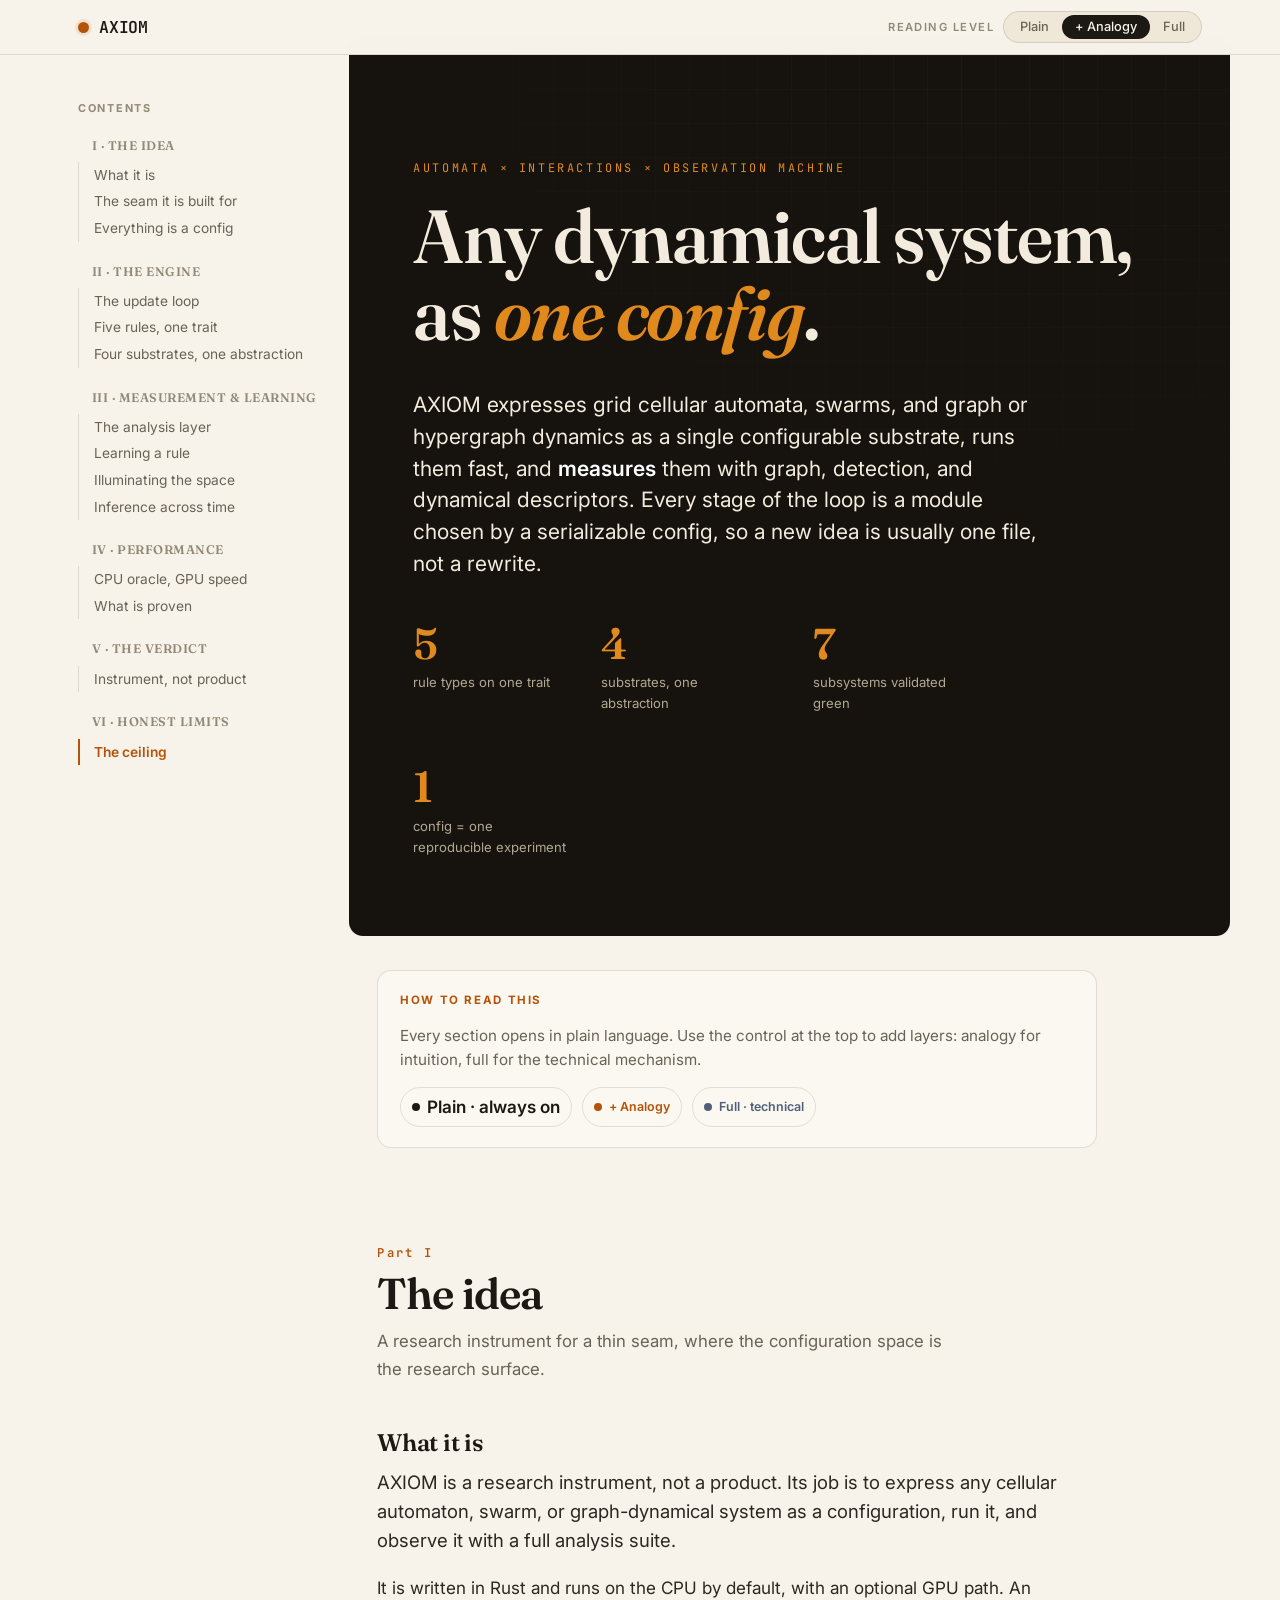
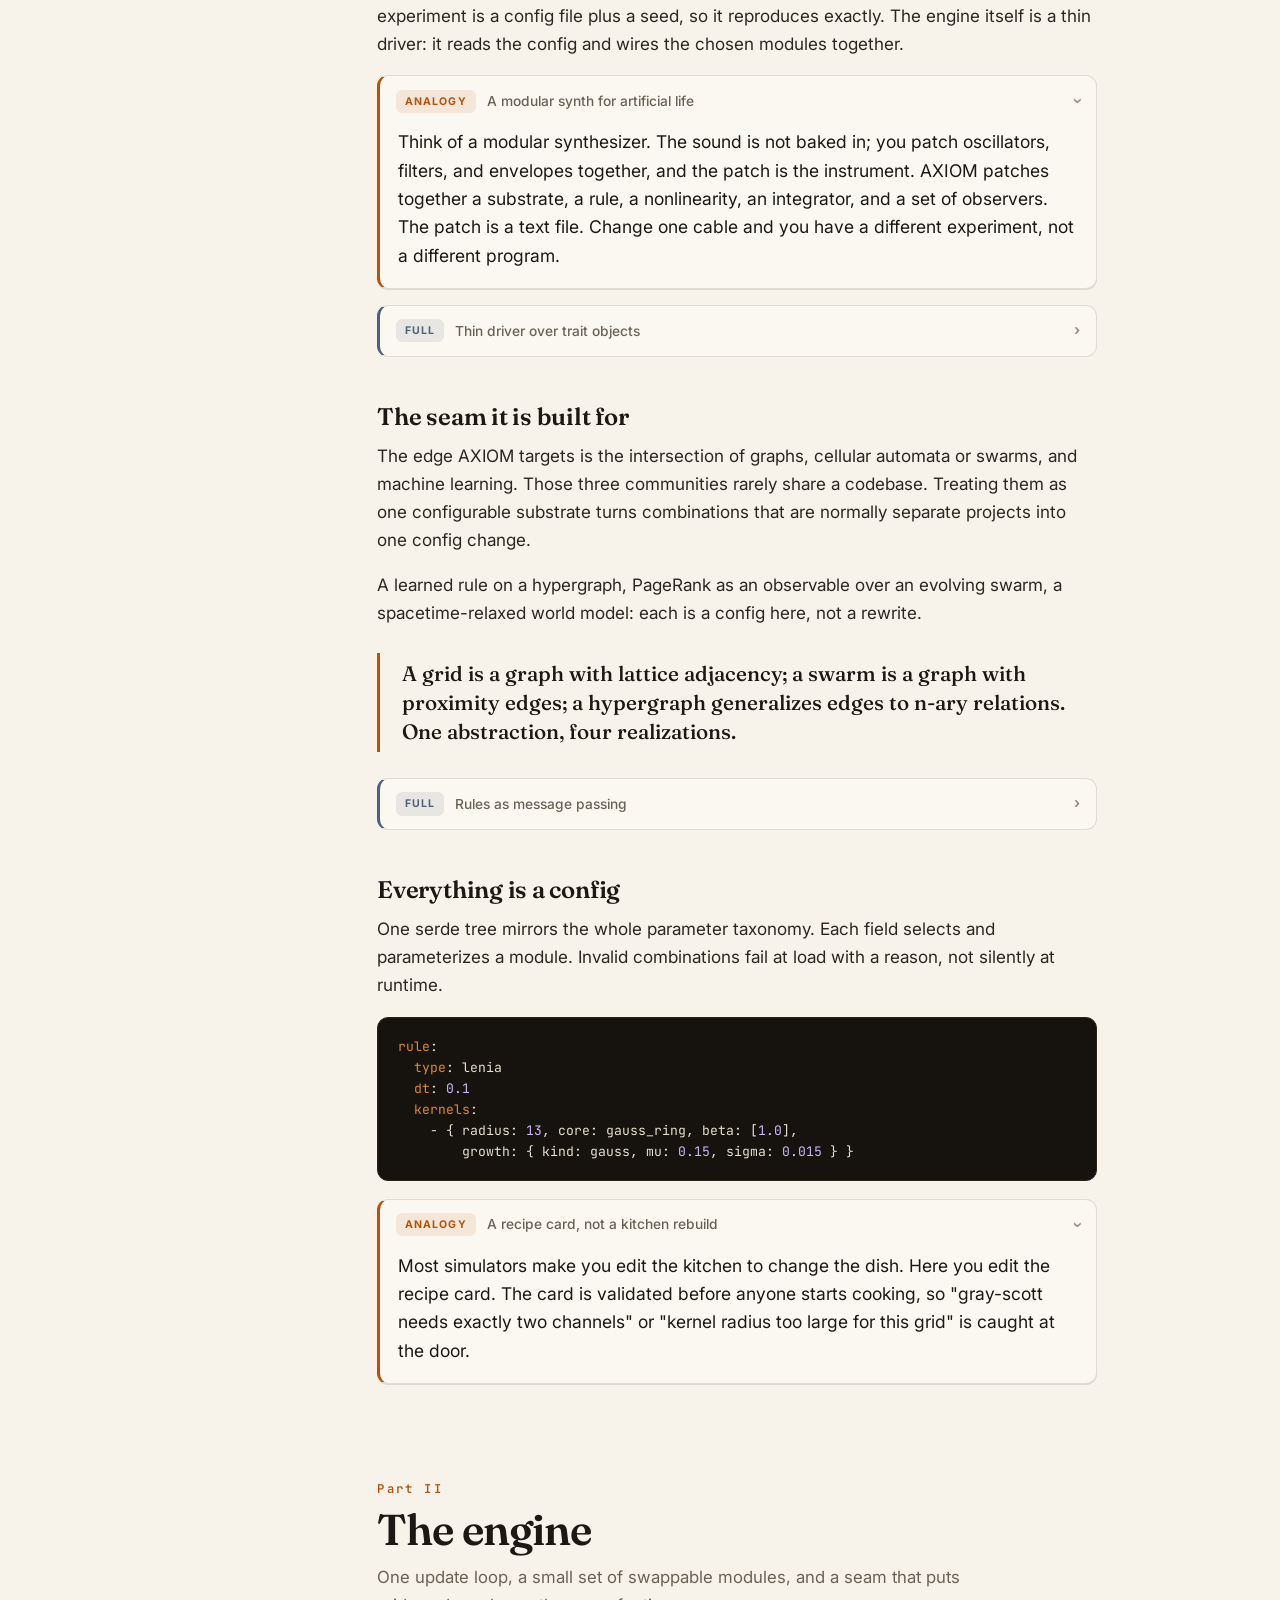
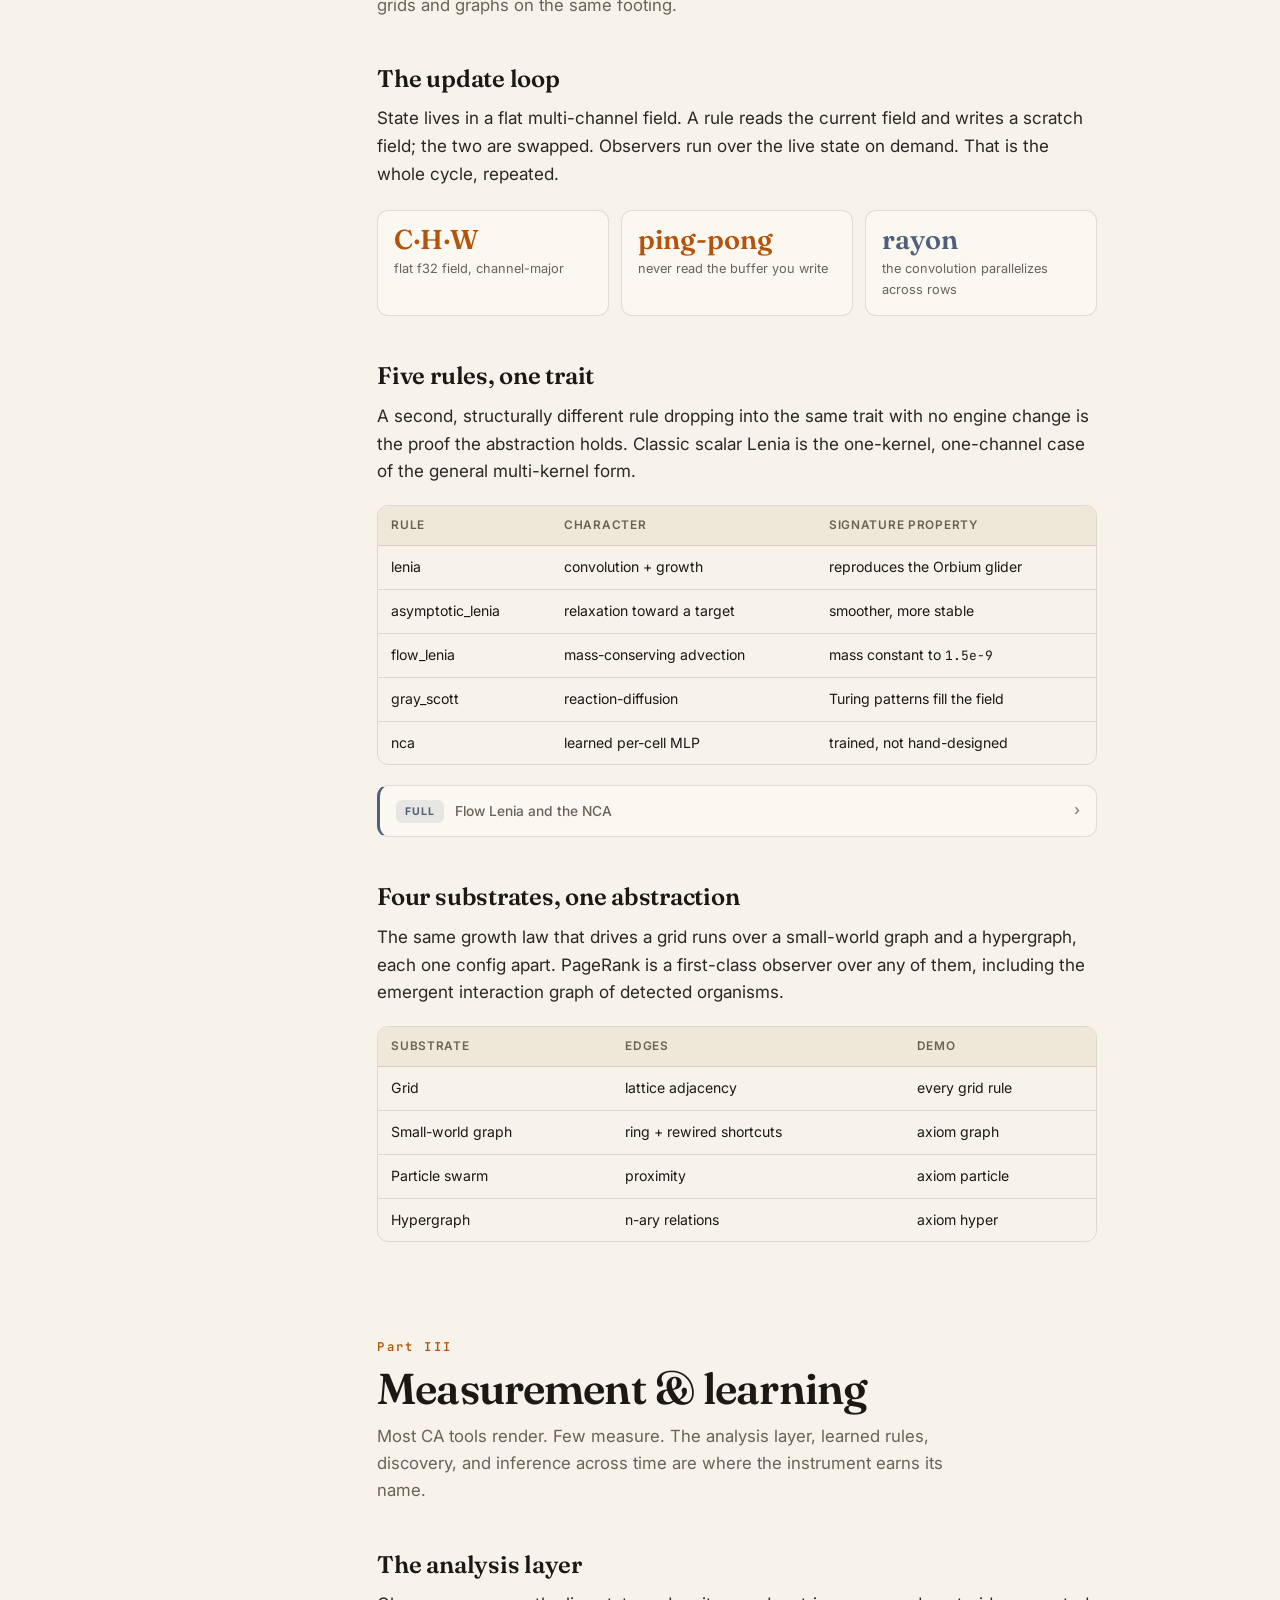
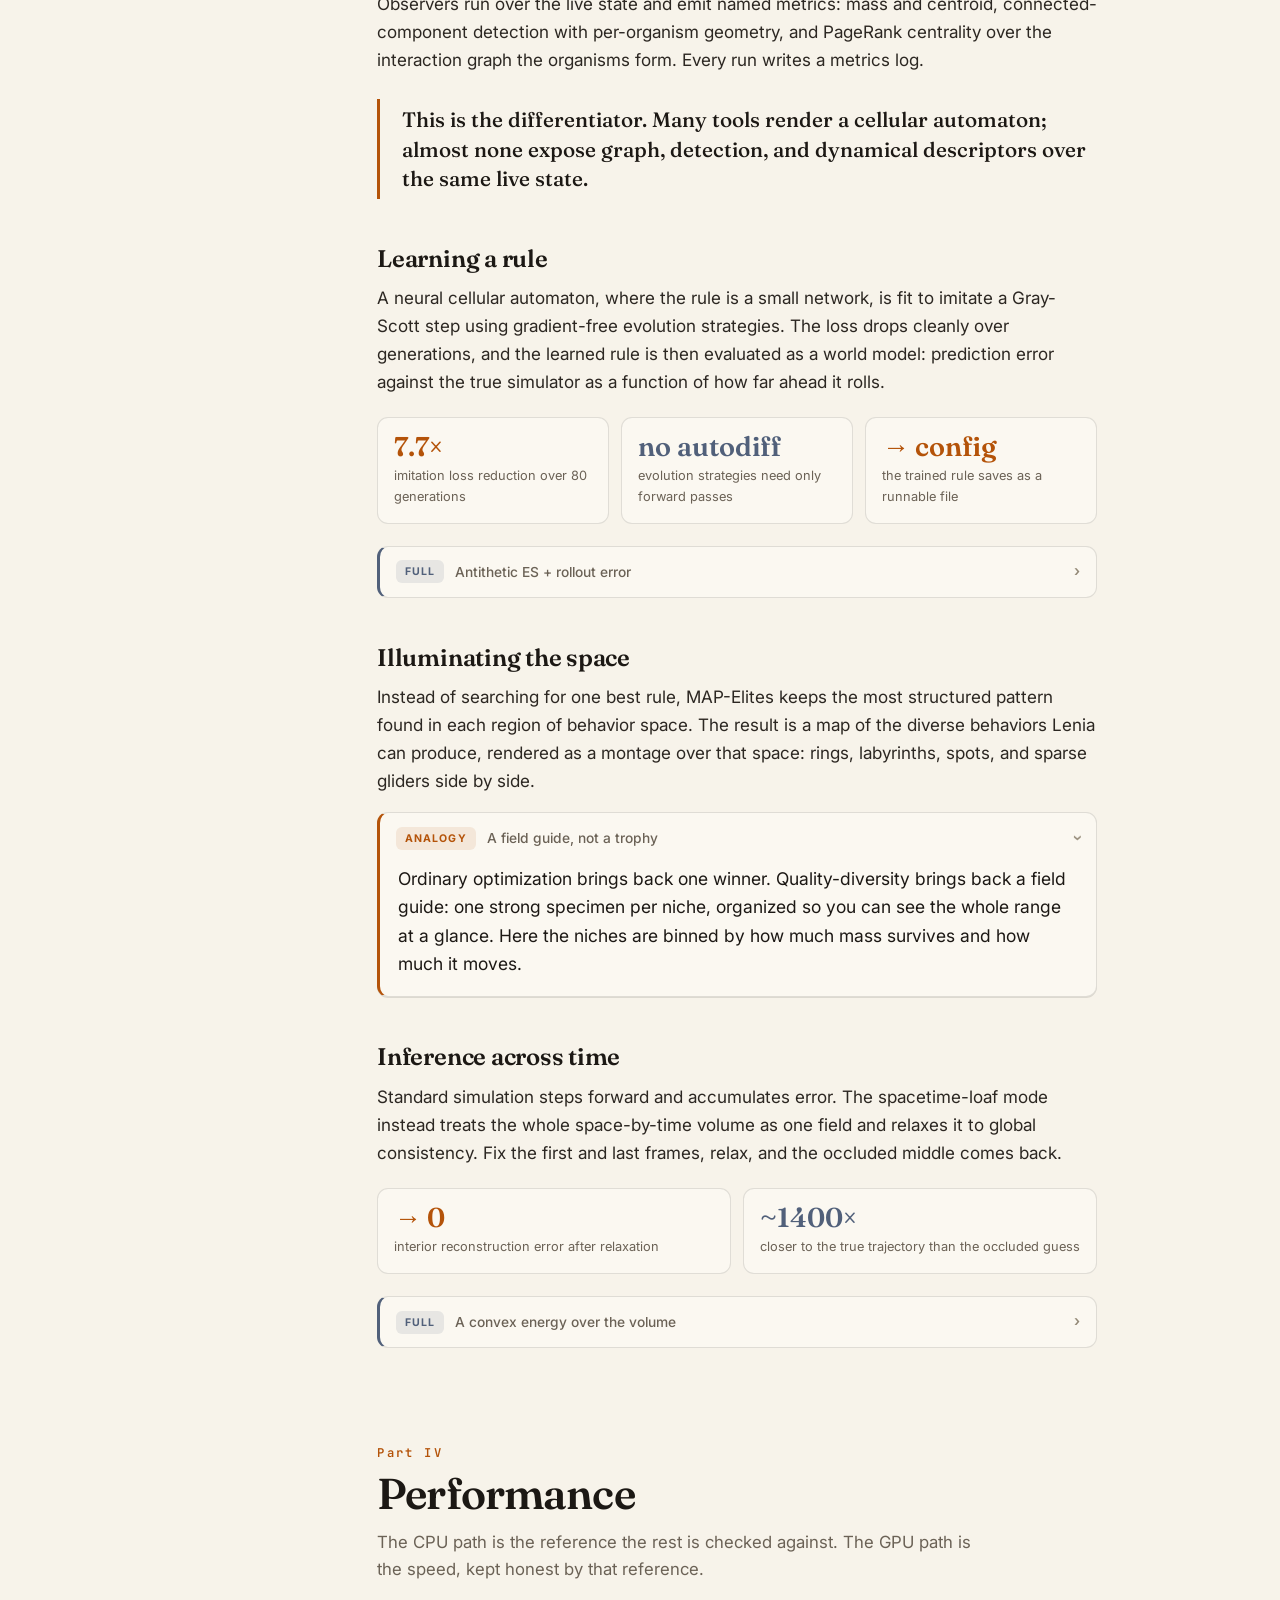
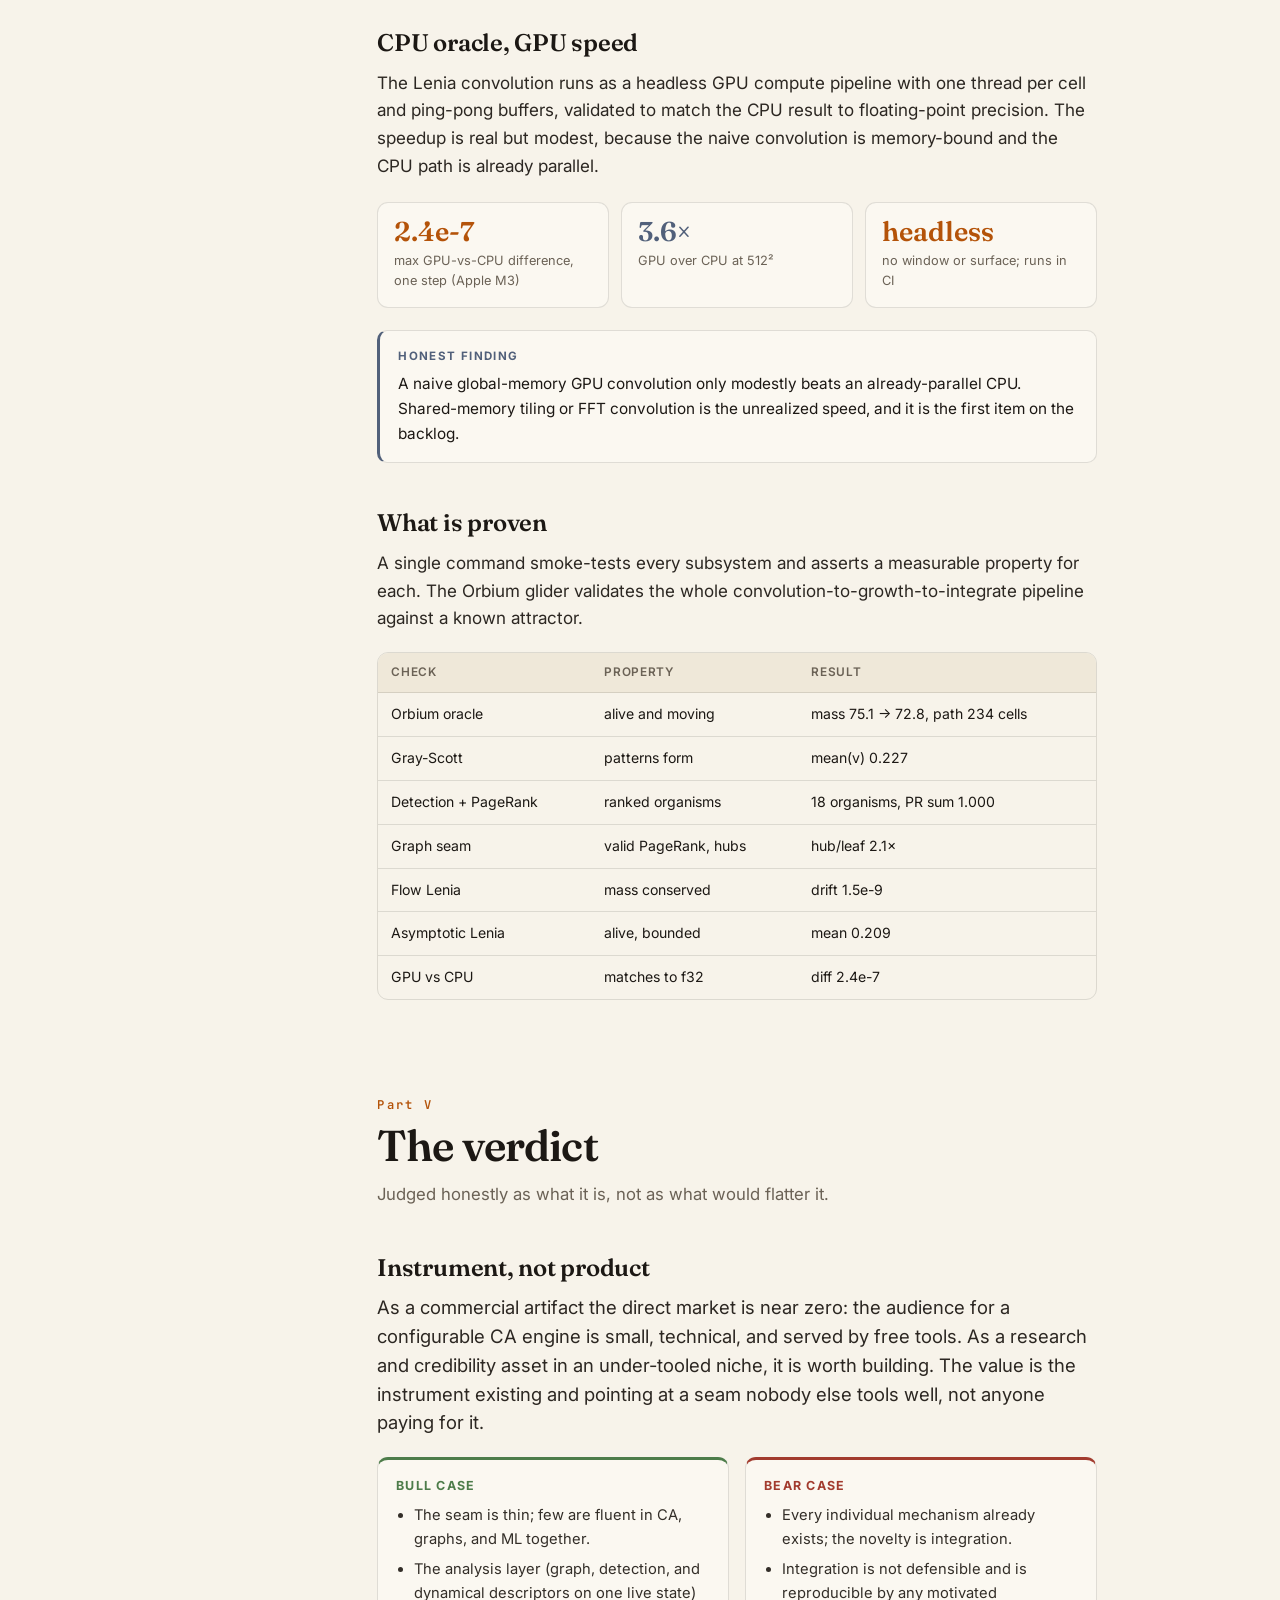
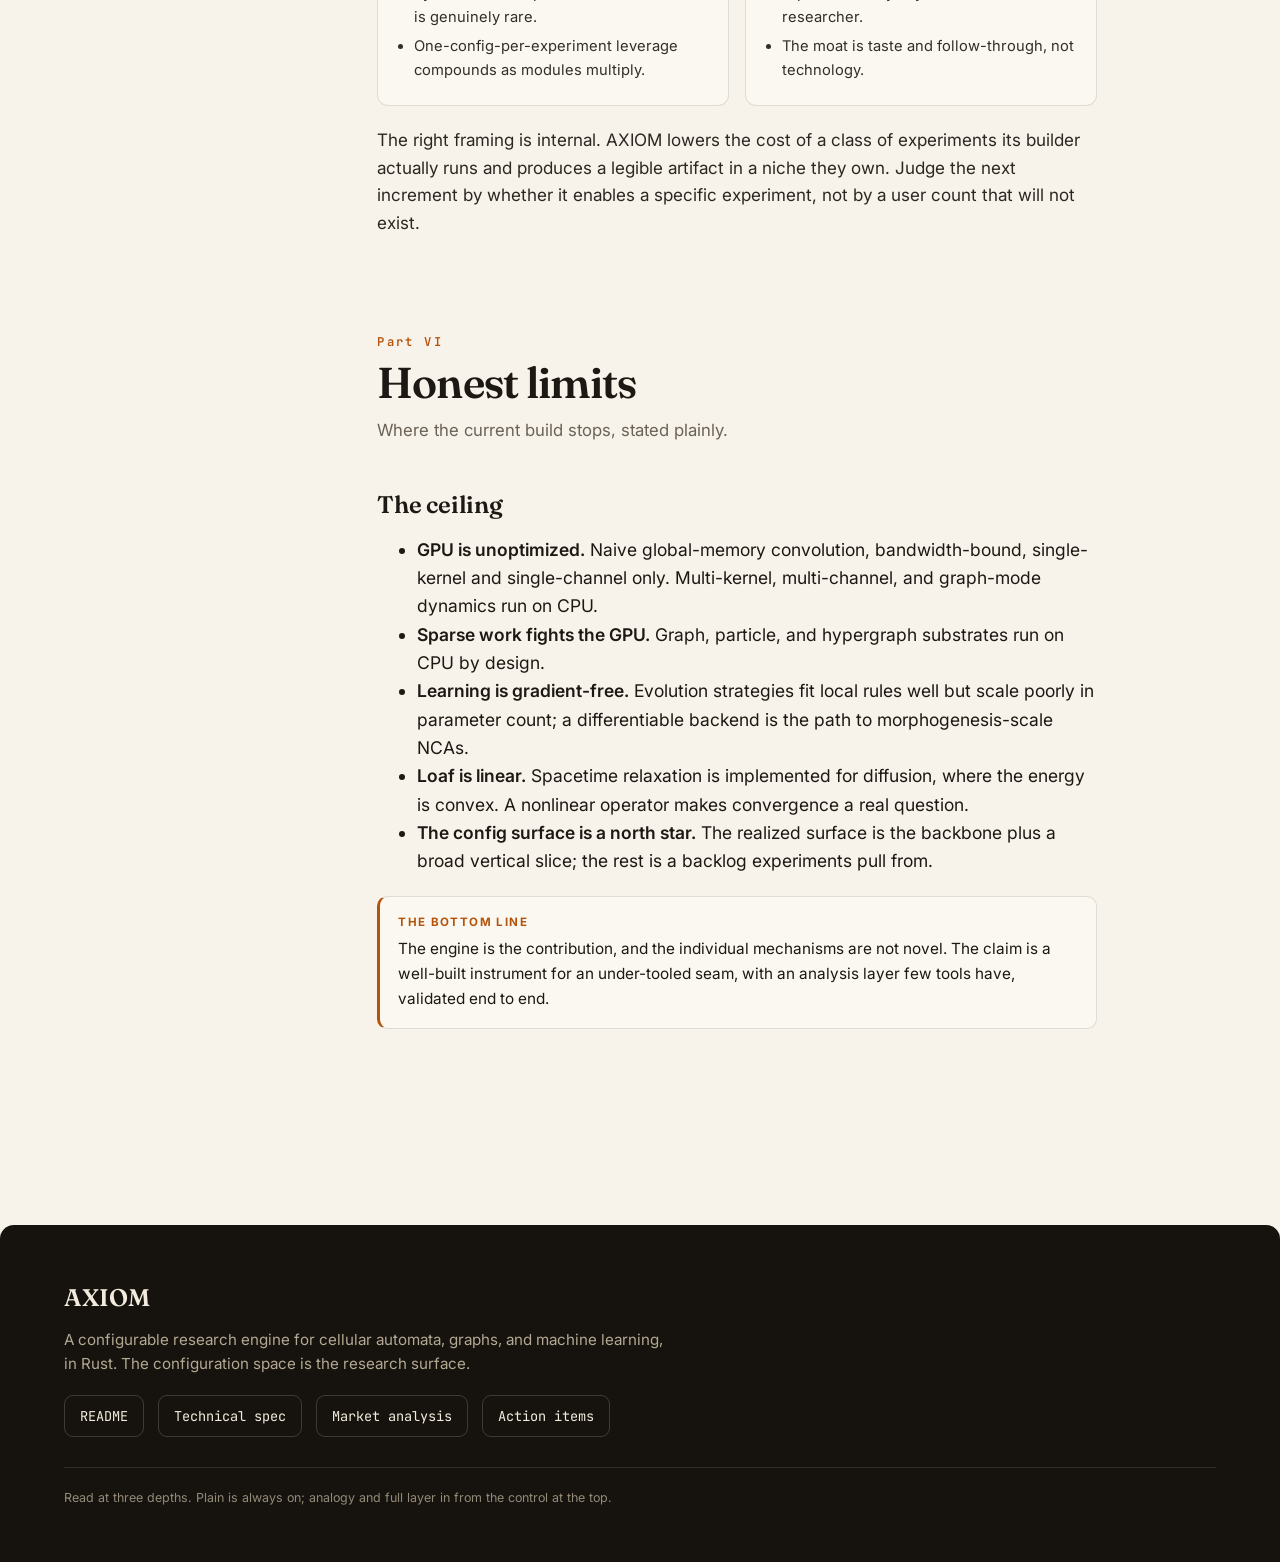
==== MASTERDOC.html @ f400c904 "feat: AXIOM configurable CA × graph × ML research engine Config-driven Rust engine: 5 rule types (Le" ====
<!DOCTYPE html>
<html lang="en">
<head>
<meta charset="UTF-8">
<meta name="viewport" content="width=device-width, initial-scale=1.0">
<title>AXIOM: the masterdoc</title>
<meta name="description" content="A configurable research engine for cellular automata, graphs, and machine learning, in Rust. Read at three depths: plain, analogy, and technical.">
<link rel="preconnect" href="https://fonts.googleapis.com">
<link rel="preconnect" href="https://fonts.gstatic.com" crossorigin>
<link href="https://fonts.googleapis.com/css2?family=Fraunces:opsz,wght@9..144,400;9..144,500;9..144,600;9..144,700&amp;family=Inter:wght@400;500;600;700&amp;family=JetBrains+Mono:wght@400;500;600&amp;display=swap" rel="stylesheet">
<style>
:root{
  --paper:#f7f3ea; --paper-2:#efe8d9; --card:#fbf8f1;
  --ink:#1c1814; --muted:#6b6256; --faint:#938977;
  --line:rgba(28,24,20,.12); --line-2:rgba(28,24,20,.22);
  --accent:#b45309; --accent-bright:#e08a1e; --accent-soft:rgba(180,83,9,.10);
  --cold:#51607a; --cold-soft:rgba(81,96,122,.12);
  --good:#4d7c4a; --bad:#a23b2e;
  --dark:#16130f; --on-dark:#f3ecde; --on-dark-mute:#b3a892;
  --serif:'Fraunces','Iowan Old Style',Georgia,'Times New Roman',serif;
  --sans:'Inter',-apple-system,BlinkMacSystemFont,'Segoe UI',Roboto,Helvetica,Arial,sans-serif;
  --mono:'JetBrains Mono',ui-monospace,'SF Mono',Menlo,Consolas,monospace;
  --col:min(720px,92vw);
  --r:14px;
}
*{box-sizing:border-box}
html{scroll-behavior:smooth;-webkit-text-size-adjust:100%}
body{
  margin:0;background:var(--paper);color:var(--ink);
  font-family:var(--sans);font-size:17.5px;line-height:1.62;
  font-feature-settings:"kern","liga","calt";text-rendering:optimizeLegibility;
}
::selection{background:var(--accent);color:#fff}
#progress{position:fixed;top:0;left:0;height:3px;width:0;z-index:120;
  background:linear-gradient(90deg,var(--accent),var(--accent-bright));transition:width .12s linear}
.topbar{position:sticky;top:0;z-index:100;background:rgba(247,243,234,.86);
  backdrop-filter:saturate(140%) blur(12px);border-bottom:1px solid var(--line);}
.topbar .inner{max-width:1180px;margin:0 auto;display:flex;align-items:center;gap:18px;
  padding:11px clamp(14px,3vw,28px);}
.brand{display:flex;align-items:center;gap:10px;font-weight:600;letter-spacing:-.01em;white-space:nowrap}
.brand .dot{width:11px;height:11px;border-radius:50%;background:var(--accent);
  box-shadow:0 0 0 3px var(--accent-soft)}
.brand b{font-family:var(--mono);font-weight:600;font-size:.94em}
.topbar .spacer{flex:1}
.levelctl{display:flex;align-items:center;gap:9px;flex-wrap:wrap}
.levelctl .lbl{font-size:.7rem;text-transform:uppercase;letter-spacing:.13em;color:var(--faint);font-weight:600}
.seg{display:inline-flex;background:var(--paper-2);border:1px solid var(--line);border-radius:999px;padding:3px}
.seg button{border:0;background:transparent;font:inherit;font-size:.8rem;font-weight:500;color:var(--muted);
  padding:5px 13px;border-radius:999px;cursor:pointer;transition:.18s;white-space:nowrap;line-height:1.1}
.seg button:hover{color:var(--ink)}
.seg button[aria-pressed="true"]{background:var(--ink);color:var(--paper)}
.navtoggle{display:none}
.layout{max-width:1180px;margin:0 auto;display:grid;grid-template-columns:248px minmax(0,1fr);
  gap:clamp(20px,4vw,56px);padding:0 clamp(14px,3vw,28px)}
.toc{position:sticky;top:74px;align-self:start;max-height:calc(100vh - 92px);overflow:auto;
  padding:26px 0 40px;font-size:.86rem}
.toc h4{margin:0 0 10px;font-size:.68rem;letter-spacing:.16em;text-transform:uppercase;color:var(--faint);font-weight:700}
.toc ol{list-style:none;margin:0 0 20px;padding:0;border-left:1px solid var(--line)}
.toc li a{display:block;padding:4px 0 4px 14px;margin-left:-1px;color:var(--muted);text-decoration:none;
  border-left:2px solid transparent;transition:.15s;line-height:1.35}
.toc li a:hover{color:var(--ink)}
.toc li a.active{color:var(--accent);border-left-color:var(--accent);font-weight:600}
.toc .part{font-family:var(--serif);font-size:.78rem;letter-spacing:.04em;color:var(--faint);
  text-transform:uppercase;margin:18px 0 6px;padding-left:14px;font-weight:600}
article{padding:0 0 90px;min-width:0}
article>*{max-width:var(--col)}
article .wide{max-width:min(980px,100%)}
.hero{max-width:none!important;background:var(--dark);color:var(--on-dark);
  margin:0 calc(-1*clamp(14px,3vw,28px)) 0;padding:clamp(54px,9vw,104px) clamp(20px,5vw,64px) clamp(46px,7vw,78px);
  border-radius:0 0 var(--r) var(--r);position:relative;overflow:hidden}
.hero .grid-bg{position:absolute;inset:0;opacity:.5;pointer-events:none;
  background-image:linear-gradient(rgba(243,236,222,.05) 1px,transparent 1px),linear-gradient(90deg,rgba(243,236,222,.05) 1px,transparent 1px);
  background-size:34px 34px;mask-image:radial-gradient(ellipse 80% 70% at 70% 0%,#000,transparent)}
.hero .kicker{font-family:var(--mono);font-size:.74rem;letter-spacing:.22em;text-transform:uppercase;
  color:var(--accent-bright);margin:0 0 20px;position:relative}
.hero h1{font-family:var(--serif);font-weight:600;font-size:clamp(2.5rem,7vw,4.7rem);line-height:1.02;
  letter-spacing:-.02em;margin:0 0 .5em;max-width:16ch;position:relative}
.hero h1 em{font-style:italic;color:var(--accent-bright)}
.hero .lede{font-size:clamp(1.05rem,2.2vw,1.32rem);line-height:1.5;color:var(--on-dark);max-width:48ch;
  margin:0 0 2em;position:relative}
.hero .lede b{color:#fff;font-weight:600}
.hero .stats{display:flex;flex-wrap:wrap;gap:clamp(20px,4vw,52px);position:relative}
.hero .stat .n{font-family:var(--serif);font-size:clamp(1.8rem,4vw,2.7rem);font-weight:600;line-height:1;color:var(--accent-bright)}
.hero .stat .t{font-size:.82rem;color:var(--on-dark-mute);margin-top:7px;max-width:20ch}
.howto{background:var(--card);border:1px solid var(--line);border-radius:var(--r);
  padding:20px 22px;margin:34px 0 8px;display:grid;gap:14px}
.howto h4{margin:0;font-size:.72rem;letter-spacing:.14em;text-transform:uppercase;color:var(--accent);font-weight:700}
.howto p{margin:0;font-size:.95rem;color:var(--muted)}
.howto .legend{display:flex;flex-wrap:wrap;gap:10px}
.tag{display:inline-flex;align-items:center;gap:7px;font-size:.78rem;font-weight:600;
  padding:5px 11px;border-radius:999px;border:1px solid var(--line)}
.tag .d{width:8px;height:8px;border-radius:50%}
.tag.plain{color:var(--ink)} .tag.plain .d{background:var(--ink)}
.tag.ana{color:var(--accent)} .tag.ana .d{background:var(--accent)}
.tag.tech{color:var(--cold)} .tag.tech .d{background:var(--cold)}
.part-head{margin:78px 0 8px;padding-top:18px}
.part-head .pn{font-family:var(--mono);font-size:.76rem;letter-spacing:.2em;color:var(--accent);font-weight:600}
.part-head h2{font-family:var(--serif);font-weight:600;font-size:clamp(1.9rem,4vw,2.7rem);
  line-height:1.05;letter-spacing:-.02em;margin:.18em 0 0}
.part-head .sub{color:var(--muted);font-size:1.05rem;margin:.7em 0 0;max-width:54ch}
section.block{margin:46px 0;scroll-margin-top:84px}
section.block>h3{font-family:var(--serif);font-weight:600;font-size:1.5rem;letter-spacing:-.01em;
  margin:0 0 .5em;line-height:1.15}
article p{margin:0 0 1.05em}
.plain{font-size:1.07rem;color:#2c2722}
.plain.lead{font-size:1.16rem;line-height:1.55}
article a{color:var(--accent);text-decoration:none;border-bottom:1px solid var(--accent-soft);transition:.15s}
article a:hover{border-bottom-color:var(--accent)}
strong{font-weight:600}
em{font-style:italic}
code{font-family:var(--mono);font-size:.84em;background:var(--paper-2);padding:.12em .4em;border-radius:5px;
  border:1px solid var(--line)}
h3 code,h4 code{font-size:.78em}
details.layer{margin:16px 0;border:1px solid var(--line);border-radius:11px;overflow:hidden;background:var(--card)}
details.layer[open]{box-shadow:0 1px 0 var(--line)}
details.layer>summary{list-style:none;cursor:pointer;display:flex;align-items:center;gap:11px;
  padding:13px 16px;font-weight:600;font-size:.92rem;user-select:none;transition:background .15s}
details.layer>summary::-webkit-details-marker{display:none}
details.layer>summary:hover{background:var(--paper-2)}
.layer .badge{font-size:.66rem;letter-spacing:.1em;text-transform:uppercase;font-weight:700;
  padding:3px 9px;border-radius:6px;white-space:nowrap}
.layer.analogy{border-left:3px solid var(--accent)}
.layer.analogy .badge{background:var(--accent-soft);color:var(--accent)}
.layer.technical{border-left:3px solid var(--cold)}
.layer.technical .badge{background:var(--cold-soft);color:var(--cold)}
.layer .stitle{color:var(--muted);font-weight:500;font-size:.86rem}
.layer .chev{margin-left:auto;color:var(--faint);transition:transform .2s;flex:none}
details.layer[open]>summary .chev{transform:rotate(90deg)}
.layer .body{padding:2px 18px 18px}
.layer.technical .body{font-size:.96rem}
.layer .body>*:first-child{margin-top:0}
.layer .body>*:last-child{margin-bottom:0}
.layer.technical .body p,.layer.technical .body li{color:#332e28}
pre{background:var(--dark);color:#e7dfce;font-family:var(--mono);font-size:.82rem;line-height:1.6;
  padding:18px 20px;border-radius:11px;overflow:auto;margin:18px 0;border:1px solid #2a241c}
pre code{background:none;border:0;padding:0;font-size:1em;color:inherit}
pre .c{color:#8d8674}
pre .k{color:#e08a1e}
pre .s{color:#9bb08a}
pre .n{color:#cdb6ff}
.tablewrap{overflow-x:auto;margin:20px 0;border:1px solid var(--line);border-radius:11px}
table{border-collapse:collapse;width:100%;font-size:.88rem}
th,td{text-align:left;padding:10px 13px;border-bottom:1px solid var(--line);vertical-align:top}
thead th{background:var(--paper-2);font-weight:600;font-size:.74rem;letter-spacing:.06em;text-transform:uppercase;
  color:var(--muted);white-space:nowrap}
tbody tr:last-child td{border-bottom:0}
tbody tr:hover{background:rgba(180,83,9,.04)}
td .mono,th .mono{font-family:var(--mono);font-size:.92em}
.yes{color:var(--good);font-weight:600}.no{color:var(--bad);font-weight:600}
.callout{border:1px solid var(--line);border-left:3px solid var(--accent);background:var(--card);
  border-radius:10px;padding:16px 18px;margin:20px 0}
.callout.cold{border-left-color:var(--cold)}
.callout .h{font-size:.72rem;letter-spacing:.12em;text-transform:uppercase;font-weight:700;color:var(--accent);margin-bottom:6px}
.callout.cold .h{color:var(--cold)}
.callout p{margin:0;font-size:.96rem}
.pull{font-family:var(--serif);font-size:1.3rem;line-height:1.4;color:var(--ink);font-weight:500;
  border-left:3px solid var(--accent);padding:6px 0 6px 22px;margin:26px 0}
.statgrid{display:grid;grid-template-columns:repeat(auto-fit,minmax(140px,1fr));gap:12px;margin:22px 0}
.statgrid .s{background:var(--card);border:1px solid var(--line);border-radius:11px;padding:15px 16px}
.statgrid .s .n{font-family:var(--serif);font-size:1.7rem;font-weight:600;line-height:1;color:var(--accent)}
.statgrid .s .n.cold{color:var(--cold)}
.statgrid .s .t{font-size:.8rem;color:var(--muted);margin-top:6px}
.cols2{display:grid;grid-template-columns:1fr 1fr;gap:16px;margin:20px 0}
.casecard{border:1px solid var(--line);border-radius:11px;padding:16px 18px;background:var(--card)}
.casecard.bull{border-top:3px solid var(--good)}
.casecard.bear{border-top:3px solid var(--bad)}
.casecard h5{margin:0 0 8px;font-size:.78rem;letter-spacing:.1em;text-transform:uppercase;font-weight:700}
.casecard.bull h5{color:var(--good)}.casecard.bear h5{color:var(--bad)}
.casecard ul{margin:0;padding-left:18px;font-size:.92rem;color:#332e28}
.casecard li{margin:.4em 0}
footer{background:var(--dark);color:var(--on-dark-mute);margin-top:60px;
  padding:54px clamp(20px,5vw,64px);border-radius:var(--r) var(--r) 0 0}
footer .inner{max-width:1180px;margin:0 auto}
footer h3{font-family:var(--serif);color:var(--on-dark);font-size:1.5rem;margin:0 0 .4em;font-weight:600}
footer p{margin:0 0 1em;max-width:60ch;font-size:.95rem}
footer .docs{display:flex;gap:14px;flex-wrap:wrap;margin-top:18px}
footer .docs a{color:var(--on-dark);text-decoration:none;border:1px solid rgba(243,236,222,.18);
  border-radius:9px;padding:9px 15px;font-size:.85rem;font-family:var(--mono);transition:.15s}
footer .docs a:hover{border-color:var(--accent-bright);color:var(--accent-bright)}
footer .meta{margin-top:30px;padding-top:20px;border-top:1px solid rgba(243,236,222,.12);font-size:.78rem;color:var(--faint)}
@media(max-width:900px){
  body{font-size:16.5px}
  .layout{grid-template-columns:1fr}
  .toc{position:fixed;inset:54px 0 auto 0;z-index:90;background:var(--paper);border-bottom:1px solid var(--line);
    max-height:70vh;padding:18px clamp(14px,4vw,24px);box-shadow:0 14px 30px rgba(0,0,0,.12);display:none}
  .toc.open{display:block}
  .navtoggle{display:inline-flex;align-items:center;gap:7px;border:1px solid var(--line);background:var(--paper-2);
    border-radius:9px;padding:7px 12px;font:inherit;font-size:.8rem;font-weight:600;cursor:pointer;color:var(--ink)}
  .cols2{grid-template-columns:1fr}
  article>*{max-width:100%}
}
@media(max-width:560px){
  .levelctl .lbl{display:none}
  .hero{border-radius:0 0 10px 10px}
}
@media(prefers-reduced-motion:reduce){*{scroll-behavior:auto!important;transition:none!important}}
</style>
</head>
<body class="level-2">
<div id="progress"></div>

<header class="topbar">
  <div class="inner">
    <span class="brand"><span class="dot"></span><b>AXIOM</b></span>
    <button class="navtoggle" id="navtoggle" aria-expanded="false">☰ Contents</button>
    <span class="spacer" style="flex:1"></span>
    <div class="levelctl">
      <span class="lbl">Reading level</span>
      <div class="seg" role="group" aria-label="Reading level">
        <button data-level="1" aria-pressed="false">Plain</button>
        <button data-level="2" aria-pressed="true">+ Analogy</button>
        <button data-level="3" aria-pressed="false">Full</button>
      </div>
    </div>
  </div>
</header>

<div class="layout">
  <aside class="toc" id="toc">
    <h4>Contents</h4>
    <div class="part">I · The idea</div>
    <ol>
      <li><a href="#what">What it is</a></li>
      <li><a href="#seam">The seam it is built for</a></li>
      <li><a href="#config">Everything is a config</a></li>
    </ol>
    <div class="part">II · The engine</div>
    <ol>
      <li><a href="#loop">The update loop</a></li>
      <li><a href="#rules">Five rules, one trait</a></li>
      <li><a href="#substrates">Four substrates, one abstraction</a></li>
    </ol>
    <div class="part">III · Measurement &amp; learning</div>
    <ol>
      <li><a href="#analysis">The analysis layer</a></li>
      <li><a href="#learning">Learning a rule</a></li>
      <li><a href="#discovery">Illuminating the space</a></li>
      <li><a href="#loaf">Inference across time</a></li>
    </ol>
    <div class="part">IV · Performance</div>
    <ol>
      <li><a href="#gpu">CPU oracle, GPU speed</a></li>
      <li><a href="#validation">What is proven</a></li>
    </ol>
    <div class="part">V · The verdict</div>
    <ol>
      <li><a href="#market">Instrument, not product</a></li>
    </ol>
    <div class="part">VI · Honest limits</div>
    <ol>
      <li><a href="#limits">The ceiling</a></li>
    </ol>
  </aside>

  <article>

  <header class="hero">
    <div class="grid-bg"></div>
    <p class="kicker">Automata × Interactions × Observation Machine</p>
    <h1>Any dynamical system, as <em>one config</em>.</h1>
    <p class="lede">AXIOM expresses grid cellular automata, swarms, and graph or hypergraph dynamics as a single configurable substrate, runs them fast, and <b>measures</b> them with graph, detection, and dynamical descriptors. Every stage of the loop is a module chosen by a serializable config, so a new idea is usually one file, not a rewrite.</p>
    <div class="stats">
      <div class="stat"><div class="n">5</div><div class="t">rule types on one trait</div></div>
      <div class="stat"><div class="n">4</div><div class="t">substrates, one abstraction</div></div>
      <div class="stat"><div class="n">7</div><div class="t">subsystems validated green</div></div>
      <div class="stat"><div class="n">1</div><div class="t">config = one reproducible experiment</div></div>
    </div>
  </header>

  <div class="howto">
    <h4>How to read this</h4>
    <p>Every section opens in plain language. Use the control at the top to add layers: analogy for intuition, full for the technical mechanism.</p>
    <div class="legend">
      <span class="tag plain"><span class="d"></span>Plain · always on</span>
      <span class="tag ana"><span class="d"></span>+ Analogy</span>
      <span class="tag tech"><span class="d"></span>Full · technical</span>
    </div>
  </div>

  <!-- ============ PART I ============ -->
  <div class="part-head" id="part1">
    <div class="pn">Part I</div>
    <h2>The idea</h2>
    <p class="sub">A research instrument for a thin seam, where the configuration space is the research surface.</p>
  </div>

  <section class="block" id="what">
    <h3>What it is</h3>
    <p class="plain lead">AXIOM is a research instrument, not a product. Its job is to express any cellular automaton, swarm, or graph-dynamical system as a configuration, run it, and observe it with a full analysis suite.</p>
    <p class="plain">It is written in Rust and runs on the CPU by default, with an optional GPU path. An experiment is a config file plus a seed, so it reproduces exactly. The engine itself is a thin driver: it reads the config and wires the chosen modules together.</p>
    <details class="layer analogy"><summary><span class="badge">Analogy</span><span class="stitle">A modular synth for artificial life</span><span class="chev">›</span></summary>
      <div class="body">
        <p>Think of a modular synthesizer. The sound is not baked in; you patch oscillators, filters, and envelopes together, and the patch is the instrument. AXIOM patches together a substrate, a rule, a nonlinearity, an integrator, and a set of observers. The patch is a text file. Change one cable and you have a different experiment, not a different program.</p>
      </div>
    </details>
    <details class="layer technical"><summary><span class="badge">Full</span><span class="stitle">Thin driver over trait objects</span><span class="chev">›</span></summary>
      <div class="body">
        <p>Around 3,600 lines of Rust across 20 modules, zero warnings across feature combinations. <code>engine.rs</code> matches on the tagged config enums and instantiates trait objects (<code>Rule</code>, <code>Observer</code>, and the substrate types), then steps with ping-pong buffers. Every run is tagged with an FNV-1a provenance hash over its serialized config.</p>
      </div>
    </details>
  </section>

  <section class="block" id="seam">
    <h3>The seam it is built for</h3>
    <p class="plain">The edge AXIOM targets is the intersection of graphs, cellular automata or swarms, and machine learning. Those three communities rarely share a codebase. Treating them as one configurable substrate turns combinations that are normally separate projects into one config change.</p>
    <p class="plain">A learned rule on a hypergraph, PageRank as an observable over an evolving swarm, a spacetime-relaxed world model: each is a config here, not a rewrite.</p>
    <div class="pull">A grid is a graph with lattice adjacency; a swarm is a graph with proximity edges; a hypergraph generalizes edges to n-ary relations. One abstraction, four realizations.</div>
    <details class="layer technical"><summary><span class="badge">Full</span><span class="stitle">Rules as message passing</span><span class="chev">›</span></summary>
      <div class="body">
        <p>A convolutional CA update and a graph message-passing step are the same operation, <code>aggregate(neighbors) → update</code>, on different neighborhoods (a fixed lattice versus learned edges). The grid Lenia path is specialized and rayon-parallel for speed; a generic <code>mp_step</code> runs the same law over any <code>Substrate</code>. The concept is shared; the hot loop is not over-abstracted.</p>
      </div>
    </details>
  </section>

  <section class="block" id="config">
    <h3>Everything is a config</h3>
    <p class="plain">One serde tree mirrors the whole parameter taxonomy. Each field selects and parameterizes a module. Invalid combinations fail at load with a reason, not silently at runtime.</p>
    <pre><code><span class="k">rule</span>:
  <span class="k">type</span>: lenia
  <span class="k">dt</span>: <span class="n">0.1</span>
  <span class="k">kernels</span>:
    - { radius: <span class="n">13</span>, core: gauss_ring, beta: [<span class="n">1.0</span>],
        growth: { kind: gauss, mu: <span class="n">0.15</span>, sigma: <span class="n">0.015</span> } }</code></pre>
    <details class="layer analogy"><summary><span class="badge">Analogy</span><span class="stitle">A recipe card, not a kitchen rebuild</span><span class="chev">›</span></summary>
      <div class="body">
        <p>Most simulators make you edit the kitchen to change the dish. Here you edit the recipe card. The card is validated before anyone starts cooking, so "gray-scott needs exactly two channels" or "kernel radius too large for this grid" is caught at the door.</p>
      </div>
    </details>
  </section>

  <!-- ============ PART II ============ -->
  <div class="part-head" id="part2">
    <div class="pn">Part II</div>
    <h2>The engine</h2>
    <p class="sub">One update loop, a small set of swappable modules, and a seam that puts grids and graphs on the same footing.</p>
  </div>

  <section class="block" id="loop">
    <h3>The update loop</h3>
    <p class="plain">State lives in a flat multi-channel field. A rule reads the current field and writes a scratch field; the two are swapped. Observers run over the live state on demand. That is the whole cycle, repeated.</p>
    <div class="statgrid">
      <div class="s"><div class="n">C·H·W</div><div class="t">flat f32 field, channel-major</div></div>
      <div class="s"><div class="n">ping-pong</div><div class="t">never read the buffer you write</div></div>
      <div class="s"><div class="n cold">rayon</div><div class="t">the convolution parallelizes across rows</div></div>
    </div>
  </section>

  <section class="block" id="rules">
    <h3>Five rules, one trait</h3>
    <p class="plain">A second, structurally different rule dropping into the same trait with no engine change is the proof the abstraction holds. Classic scalar Lenia is the one-kernel, one-channel case of the general multi-kernel form.</p>
    <div class="tablewrap"><table>
      <thead><tr><th>Rule</th><th>Character</th><th>Signature property</th></tr></thead>
      <tbody>
        <tr><td class="mono">lenia</td><td>convolution + growth</td><td>reproduces the Orbium glider</td></tr>
        <tr><td class="mono">asymptotic_lenia</td><td>relaxation toward a target</td><td>smoother, more stable</td></tr>
        <tr><td class="mono">flow_lenia</td><td>mass-conserving advection</td><td>mass constant to <span class="mono">1.5e-9</span></td></tr>
        <tr><td class="mono">gray_scott</td><td>reaction-diffusion</td><td>Turing patterns fill the field</td></tr>
        <tr><td class="mono">nca</td><td>learned per-cell MLP</td><td>trained, not hand-designed</td></tr>
      </tbody>
    </table></div>
    <details class="layer technical"><summary><span class="badge">Full</span><span class="stitle">Flow Lenia and the NCA</span><span class="chev">›</span></summary>
      <div class="body">
        <p>Flow Lenia advects mass along <code>flow·∇U − concentration·∇A</code> using reintegration tracking (bilinear splat, displacement clamped below one cell), so total mass is conserved by construction. The NCA rule is a per-cell MLP over a four-filter perception (identity, Sobel-x, Sobel-y, Laplacian) per channel; the Laplacian is what lets one 3×3 step represent a diffusion rule.</p>
      </div>
    </details>
  </section>

  <section class="block" id="substrates">
    <h3>Four substrates, one abstraction</h3>
    <p class="plain">The same growth law that drives a grid runs over a small-world graph and a hypergraph, each one config apart. PageRank is a first-class observer over any of them, including the emergent interaction graph of detected organisms.</p>
    <div class="tablewrap"><table>
      <thead><tr><th>Substrate</th><th>Edges</th><th>Demo</th></tr></thead>
      <tbody>
        <tr><td>Grid</td><td>lattice adjacency</td><td>every grid rule</td></tr>
        <tr><td>Small-world graph</td><td>ring + rewired shortcuts</td><td class="mono">axiom graph</td></tr>
        <tr><td>Particle swarm</td><td>proximity</td><td class="mono">axiom particle</td></tr>
        <tr><td>Hypergraph</td><td>n-ary relations</td><td class="mono">axiom hyper</td></tr>
      </tbody>
    </table></div>
  </section>

  <!-- ============ PART III ============ -->
  <div class="part-head" id="part3">
    <div class="pn">Part III</div>
    <h2>Measurement &amp; learning</h2>
    <p class="sub">Most CA tools render. Few measure. The analysis layer, learned rules, discovery, and inference across time are where the instrument earns its name.</p>
  </div>

  <section class="block" id="analysis">
    <h3>The analysis layer</h3>
    <p class="plain">Observers run over the live state and emit named metrics: mass and centroid, connected-component detection with per-organism geometry, and PageRank centrality over the interaction graph the organisms form. Every run writes a metrics log.</p>
    <div class="pull">This is the differentiator. Many tools render a cellular automaton; almost none expose graph, detection, and dynamical descriptors over the same live state.</div>
  </section>

  <section class="block" id="learning">
    <h3>Learning a rule</h3>
    <p class="plain">A neural cellular automaton, where the rule is a small network, is fit to imitate a Gray-Scott step using gradient-free evolution strategies. The loss drops cleanly over generations, and the learned rule is then evaluated as a world model: prediction error against the true simulator as a function of how far ahead it rolls.</p>
    <div class="statgrid">
      <div class="s"><div class="n">7.7×</div><div class="t">imitation loss reduction over 80 generations</div></div>
      <div class="s"><div class="n cold">no autodiff</div><div class="t">evolution strategies need only forward passes</div></div>
      <div class="s"><div class="n">→ config</div><div class="t">the trained rule saves as a runnable file</div></div>
    </div>
    <details class="layer technical"><summary><span class="badge">Full</span><span class="stitle">Antithetic ES + rollout error</span><span class="chev">›</span></summary>
      <div class="body">
        <p>Antithetic finite-difference ES minimizes one-step MSE against the target rule over a batch of on-distribution states. Because it needs only forward passes, there is no autodiff backend. <code>rollout_error</code> then rolls the learned rule and the true rule from the same seed and reports per-step MSE, which grows with horizon in the way a forward world model does.</p>
      </div>
    </details>
  </section>

  <section class="block" id="discovery">
    <h3>Illuminating the space</h3>
    <p class="plain">Instead of searching for one best rule, MAP-Elites keeps the most structured pattern found in each region of behavior space. The result is a map of the diverse behaviors Lenia can produce, rendered as a montage over that space: rings, labyrinths, spots, and sparse gliders side by side.</p>
    <details class="layer analogy"><summary><span class="badge">Analogy</span><span class="stitle">A field guide, not a trophy</span><span class="chev">›</span></summary>
      <div class="body">
        <p>Ordinary optimization brings back one winner. Quality-diversity brings back a field guide: one strong specimen per niche, organized so you can see the whole range at a glance. Here the niches are binned by how much mass survives and how much it moves.</p>
      </div>
    </details>
  </section>

  <section class="block" id="loaf">
    <h3>Inference across time</h3>
    <p class="plain">Standard simulation steps forward and accumulates error. The spacetime-loaf mode instead treats the whole space-by-time volume as one field and relaxes it to global consistency. Fix the first and last frames, relax, and the occluded middle comes back.</p>
    <div class="statgrid">
      <div class="s"><div class="n">→ 0</div><div class="t">interior reconstruction error after relaxation</div></div>
      <div class="s"><div class="n cold">~1400×</div><div class="t">closer to the true trajectory than the occluded guess</div></div>
    </div>
    <details class="layer technical"><summary><span class="badge">Full</span><span class="stitle">A convex energy over the volume</span><span class="chev">›</span></summary>
      <div class="body">
        <p>The mode minimizes <code>E = Σ ‖V[t+1] − F(V[t])‖²</code> over the volume with the endpoints fixed, where <code>F</code> is one diffusion step. For a linear <code>F</code> the energy is convex, so gradient descent recovers the true interior. Information flows backward and sideways in time, so there is no rollout-error accumulation. A nonlinear operator makes this non-convex, and convergence stops being free.</p>
      </div>
    </details>
  </section>

  <!-- ============ PART IV ============ -->
  <div class="part-head" id="part4">
    <div class="pn">Part IV</div>
    <h2>Performance</h2>
    <p class="sub">The CPU path is the reference the rest is checked against. The GPU path is the speed, kept honest by that reference.</p>
  </div>

  <section class="block" id="gpu">
    <h3>CPU oracle, GPU speed</h3>
    <p class="plain">The Lenia convolution runs as a headless GPU compute pipeline with one thread per cell and ping-pong buffers, validated to match the CPU result to floating-point precision. The speedup is real but modest, because the naive convolution is memory-bound and the CPU path is already parallel.</p>
    <div class="statgrid">
      <div class="s"><div class="n">2.4e-7</div><div class="t">max GPU-vs-CPU difference, one step (Apple M3)</div></div>
      <div class="s"><div class="n cold">3.6×</div><div class="t">GPU over CPU at 512²</div></div>
      <div class="s"><div class="n">headless</div><div class="t">no window or surface; runs in CI</div></div>
    </div>
    <div class="callout cold"><div class="h">Honest finding</div><p>A naive global-memory GPU convolution only modestly beats an already-parallel CPU. Shared-memory tiling or FFT convolution is the unrealized speed, and it is the first item on the backlog.</p></div>
  </section>

  <section class="block" id="validation">
    <h3>What is proven</h3>
    <p class="plain">A single command smoke-tests every subsystem and asserts a measurable property for each. The Orbium glider validates the whole convolution-to-growth-to-integrate pipeline against a known attractor.</p>
    <div class="tablewrap"><table>
      <thead><tr><th>Check</th><th>Property</th><th>Result</th></tr></thead>
      <tbody>
        <tr><td>Orbium oracle</td><td>alive and moving</td><td>mass 75.1 → 72.8, path 234 cells</td></tr>
        <tr><td>Gray-Scott</td><td>patterns form</td><td>mean(v) 0.227</td></tr>
        <tr><td>Detection + PageRank</td><td>ranked organisms</td><td>18 organisms, PR sum 1.000</td></tr>
        <tr><td>Graph seam</td><td>valid PageRank, hubs</td><td>hub/leaf 2.1×</td></tr>
        <tr><td>Flow Lenia</td><td>mass conserved</td><td>drift 1.5e-9</td></tr>
        <tr><td>Asymptotic Lenia</td><td>alive, bounded</td><td>mean 0.209</td></tr>
        <tr><td>GPU vs CPU</td><td>matches to f32</td><td>diff 2.4e-7</td></tr>
      </tbody>
    </table></div>
  </section>

  <!-- ============ PART V ============ -->
  <div class="part-head" id="part5">
    <div class="pn">Part V</div>
    <h2>The verdict</h2>
    <p class="sub">Judged honestly as what it is, not as what would flatter it.</p>
  </div>

  <section class="block" id="market">
    <h3>Instrument, not product</h3>
    <p class="plain lead">As a commercial artifact the direct market is near zero: the audience for a configurable CA engine is small, technical, and served by free tools. As a research and credibility asset in an under-tooled niche, it is worth building. The value is the instrument existing and pointing at a seam nobody else tools well, not anyone paying for it.</p>
    <div class="cols2">
      <div class="casecard bull"><h5>Bull case</h5><ul>
        <li>The seam is thin; few are fluent in CA, graphs, and ML together.</li>
        <li>The analysis layer (graph, detection, and dynamical descriptors on one live state) is genuinely rare.</li>
        <li>One-config-per-experiment leverage compounds as modules multiply.</li>
      </ul></div>
      <div class="casecard bear"><h5>Bear case</h5><ul>
        <li>Every individual mechanism already exists; the novelty is integration.</li>
        <li>Integration is not defensible and is reproducible by any motivated researcher.</li>
        <li>The moat is taste and follow-through, not technology.</li>
      </ul></div>
    </div>
    <p class="plain">The right framing is internal. AXIOM lowers the cost of a class of experiments its builder actually runs and produces a legible artifact in a niche they own. Judge the next increment by whether it enables a specific experiment, not by a user count that will not exist.</p>
  </section>

  <!-- ============ PART VI ============ -->
  <div class="part-head" id="part6">
    <div class="pn">Part VI</div>
    <h2>Honest limits</h2>
    <p class="sub">Where the current build stops, stated plainly.</p>
  </div>

  <section class="block" id="limits">
    <h3>The ceiling</h3>
    <ul>
      <li><strong>GPU is unoptimized.</strong> Naive global-memory convolution, bandwidth-bound, single-kernel and single-channel only. Multi-kernel, multi-channel, and graph-mode dynamics run on CPU.</li>
      <li><strong>Sparse work fights the GPU.</strong> Graph, particle, and hypergraph substrates run on CPU by design.</li>
      <li><strong>Learning is gradient-free.</strong> Evolution strategies fit local rules well but scale poorly in parameter count; a differentiable backend is the path to morphogenesis-scale NCAs.</li>
      <li><strong>Loaf is linear.</strong> Spacetime relaxation is implemented for diffusion, where the energy is convex. A nonlinear operator makes convergence a real question.</li>
      <li><strong>The config surface is a north star.</strong> The realized surface is the backbone plus a broad vertical slice; the rest is a backlog experiments pull from.</li>
    </ul>
    <div class="callout"><div class="h">The bottom line</div><p>The engine is the contribution, and the individual mechanisms are not novel. The claim is a well-built instrument for an under-tooled seam, with an analysis layer few tools have, validated end to end.</p></div>
  </section>

  </article>
</div>

<footer>
  <div class="inner">
    <h3>AXIOM</h3>
    <p>A configurable research engine for cellular automata, graphs, and machine learning, in Rust. The configuration space is the research surface.</p>
    <div class="docs">
      <a href="README.md">README</a>
      <a href="TECHNICAL_SPEC.md">Technical spec</a>
      <a href="MARKET_ANALYSIS.md">Market analysis</a>
      <a href="ACTION_ITEMS.md">Action items</a>
    </div>
    <div class="meta">Read at three depths. Plain is always on; analogy and full layer in from the control at the top.</div>
  </div>
</footer>

<script>
(function(){
  "use strict";
  var body = document.body;
  var segBtns = Array.prototype.slice.call(document.querySelectorAll('.seg button'));
  function applyLevel(level){
    body.classList.remove('level-1','level-2','level-3');
    body.classList.add('level-'+level);
    segBtns.forEach(function(b){ b.setAttribute('aria-pressed', b.dataset.level === String(level)); });
    document.querySelectorAll('details.layer.analogy').forEach(function(d){ d.open = level >= 2; });
    document.querySelectorAll('details.layer.technical').forEach(function(d){ d.open = level >= 3; });
  }
  segBtns.forEach(function(b){
    b.addEventListener('click', function(){ applyLevel(parseInt(b.dataset.level,10)); });
  });
  applyLevel(2);
  var prog = document.getElementById('progress');
  function onScroll(){
    var h = document.documentElement;
    var max = h.scrollHeight - h.clientHeight;
    prog.style.width = (max > 0 ? (h.scrollTop / max) * 100 : 0) + '%';
  }
  document.addEventListener('scroll', onScroll, {passive:true});
  onScroll();
  var toc = document.getElementById('toc');
  var navBtn = document.getElementById('navtoggle');
  navBtn.addEventListener('click', function(){
    var open = toc.classList.toggle('open');
    navBtn.setAttribute('aria-expanded', open);
  });
  toc.addEventListener('click', function(e){
    if(e.target.tagName === 'A'){ toc.classList.remove('open'); navBtn.setAttribute('aria-expanded', false); }
  });
  var links = Array.prototype.slice.call(document.querySelectorAll('.toc a'));
  var map = {};
  links.forEach(function(a){
    var id = a.getAttribute('href').slice(1);
    var el = document.getElementById(id);
    if(el) map[id] = a;
  });
  var io = new IntersectionObserver(function(entries){
    entries.forEach(function(en){
      if(en.isIntersecting){
        links.forEach(function(a){ a.classList.remove('active'); });
        var a = map[en.target.id];
        if(a){ a.classList.add('active'); }
      }
    });
  }, {rootMargin:'-20% 0px -70% 0px', threshold:0});
  Object.keys(map).forEach(function(id){ io.observe(document.getElementById(id)); });
})();
</script>
</body>
</html>
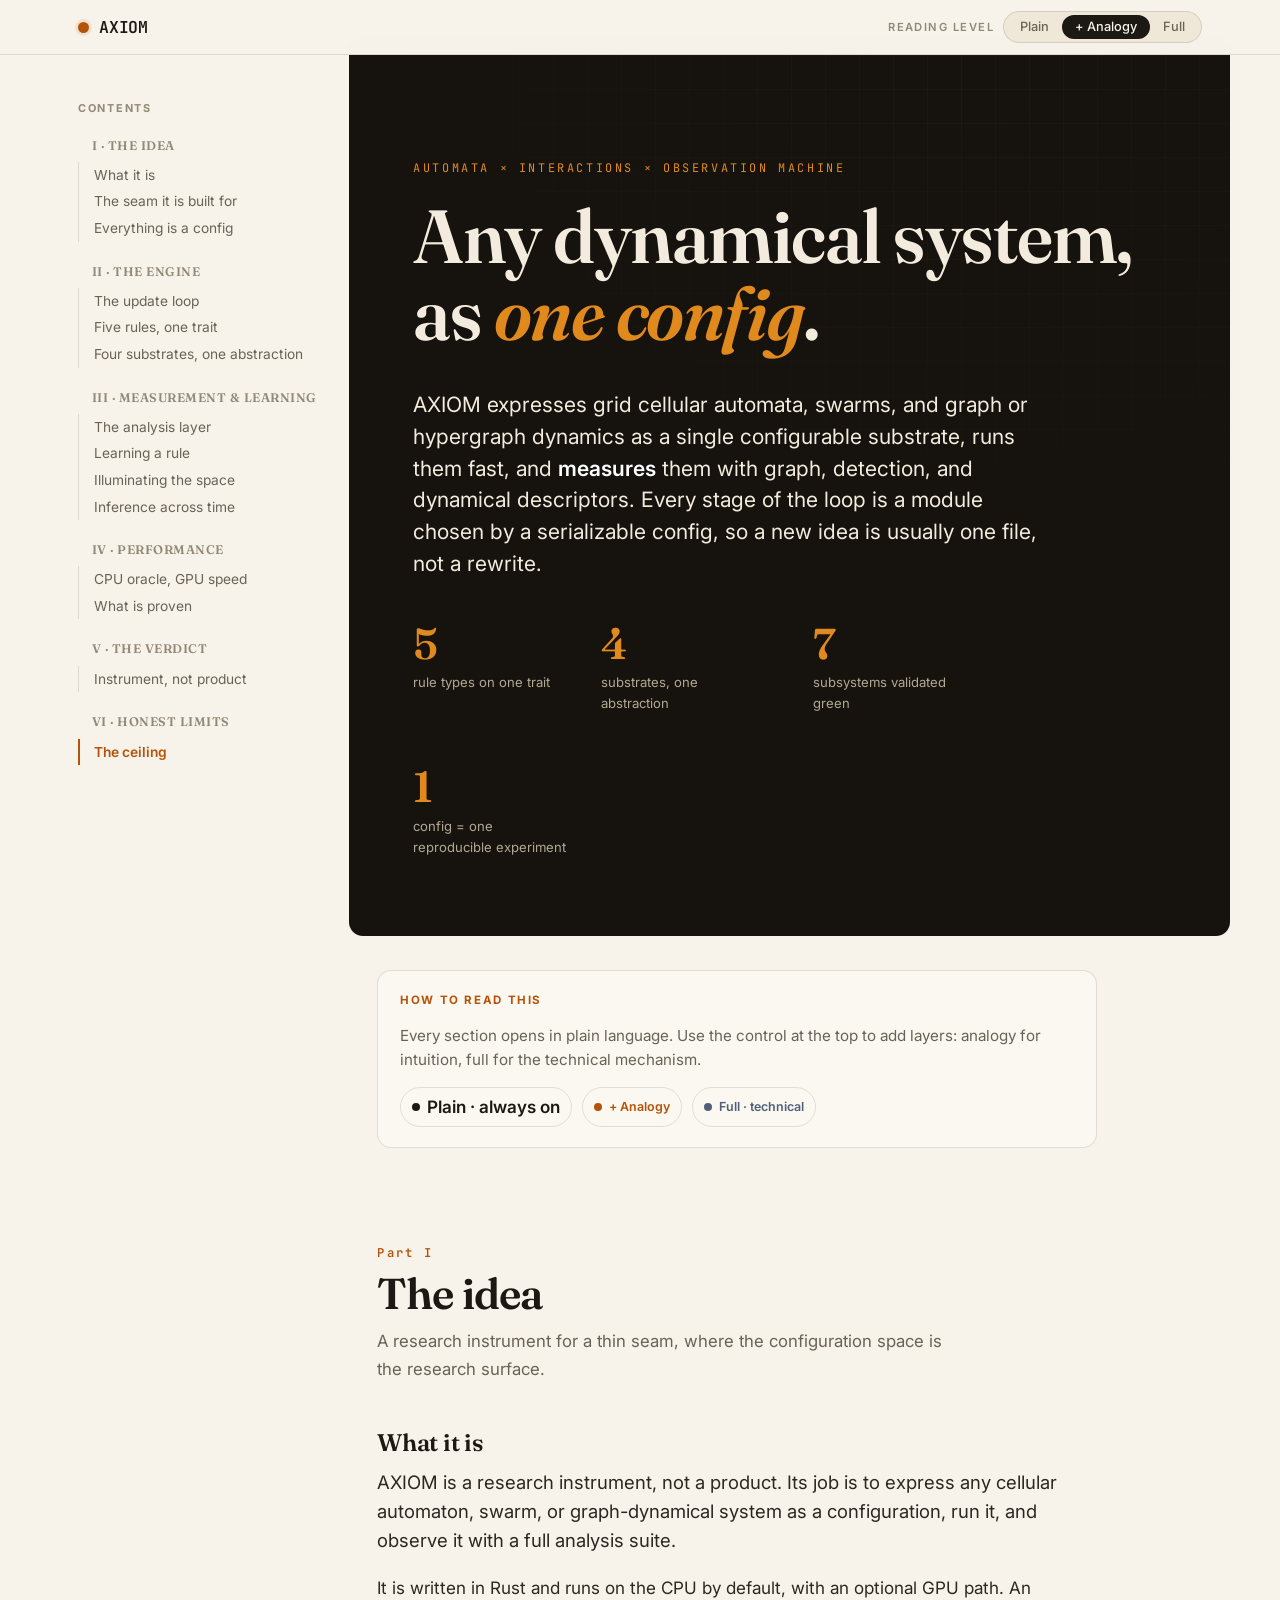
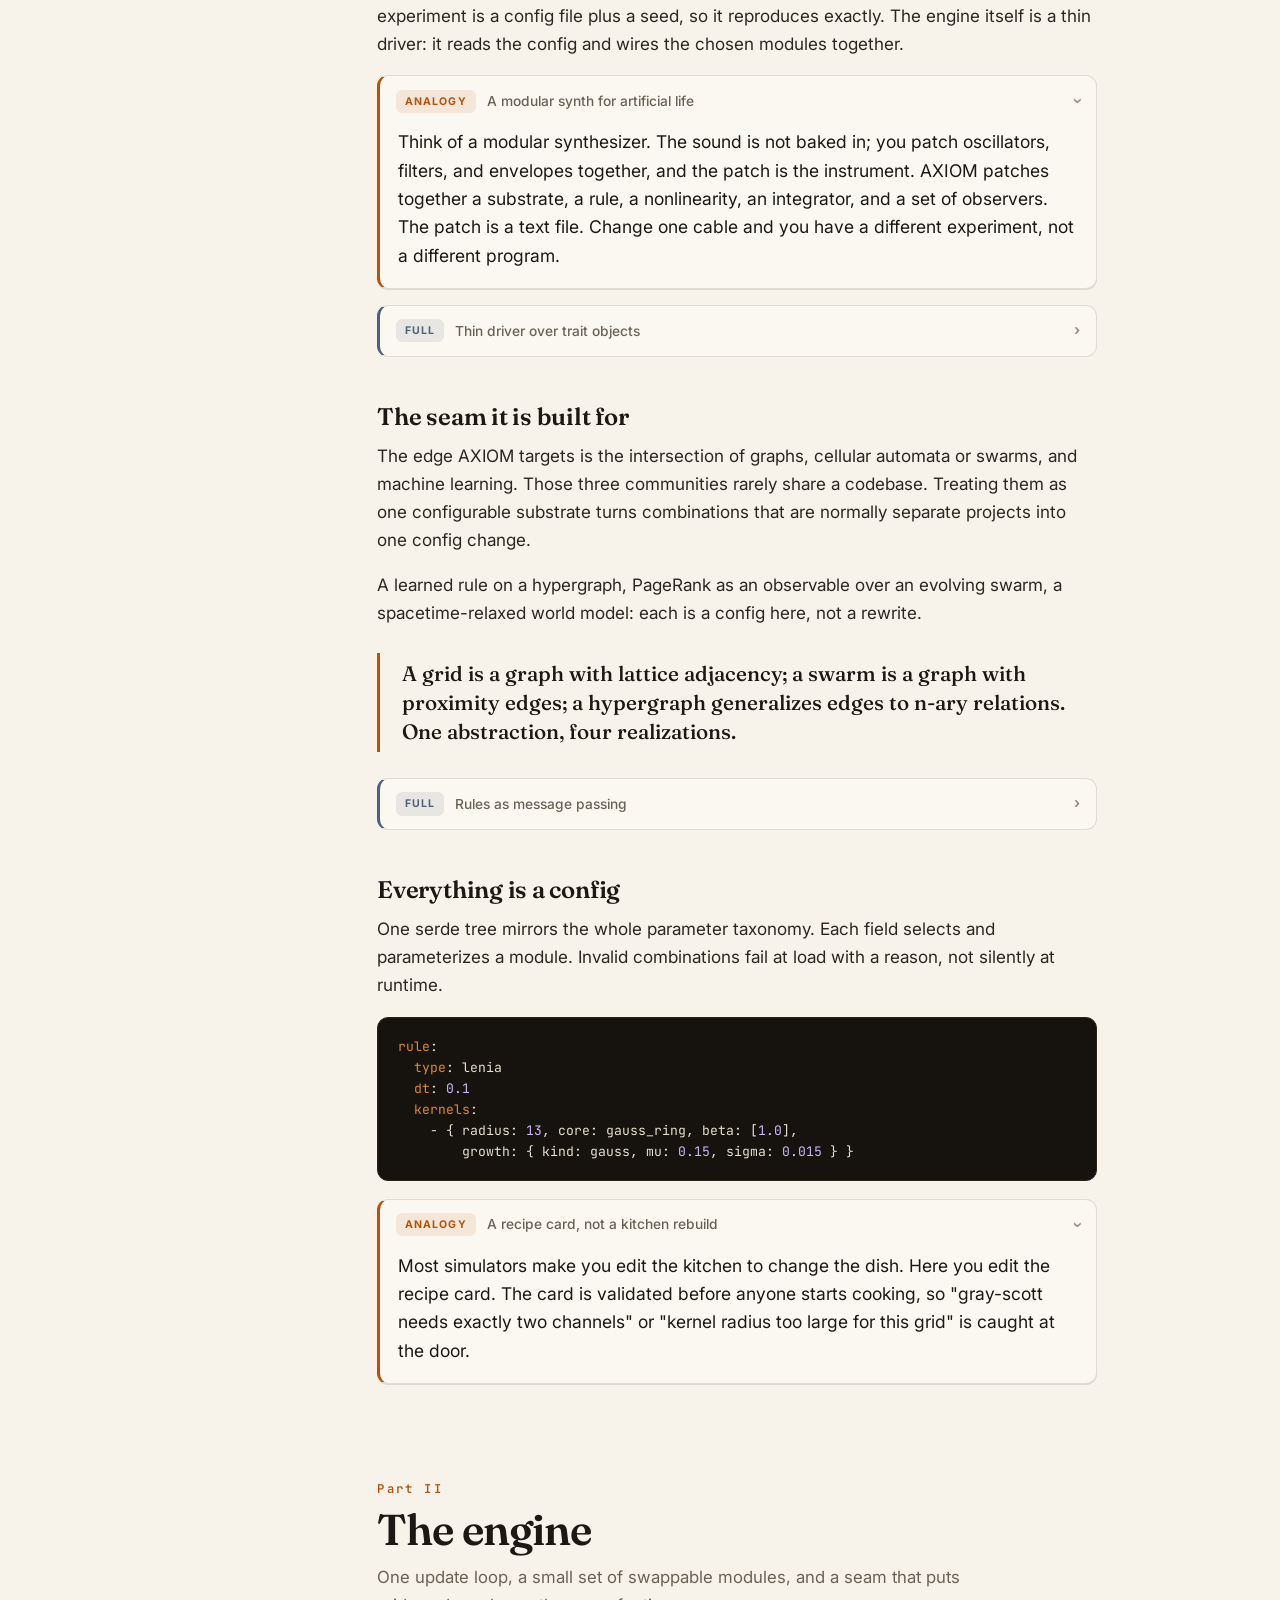
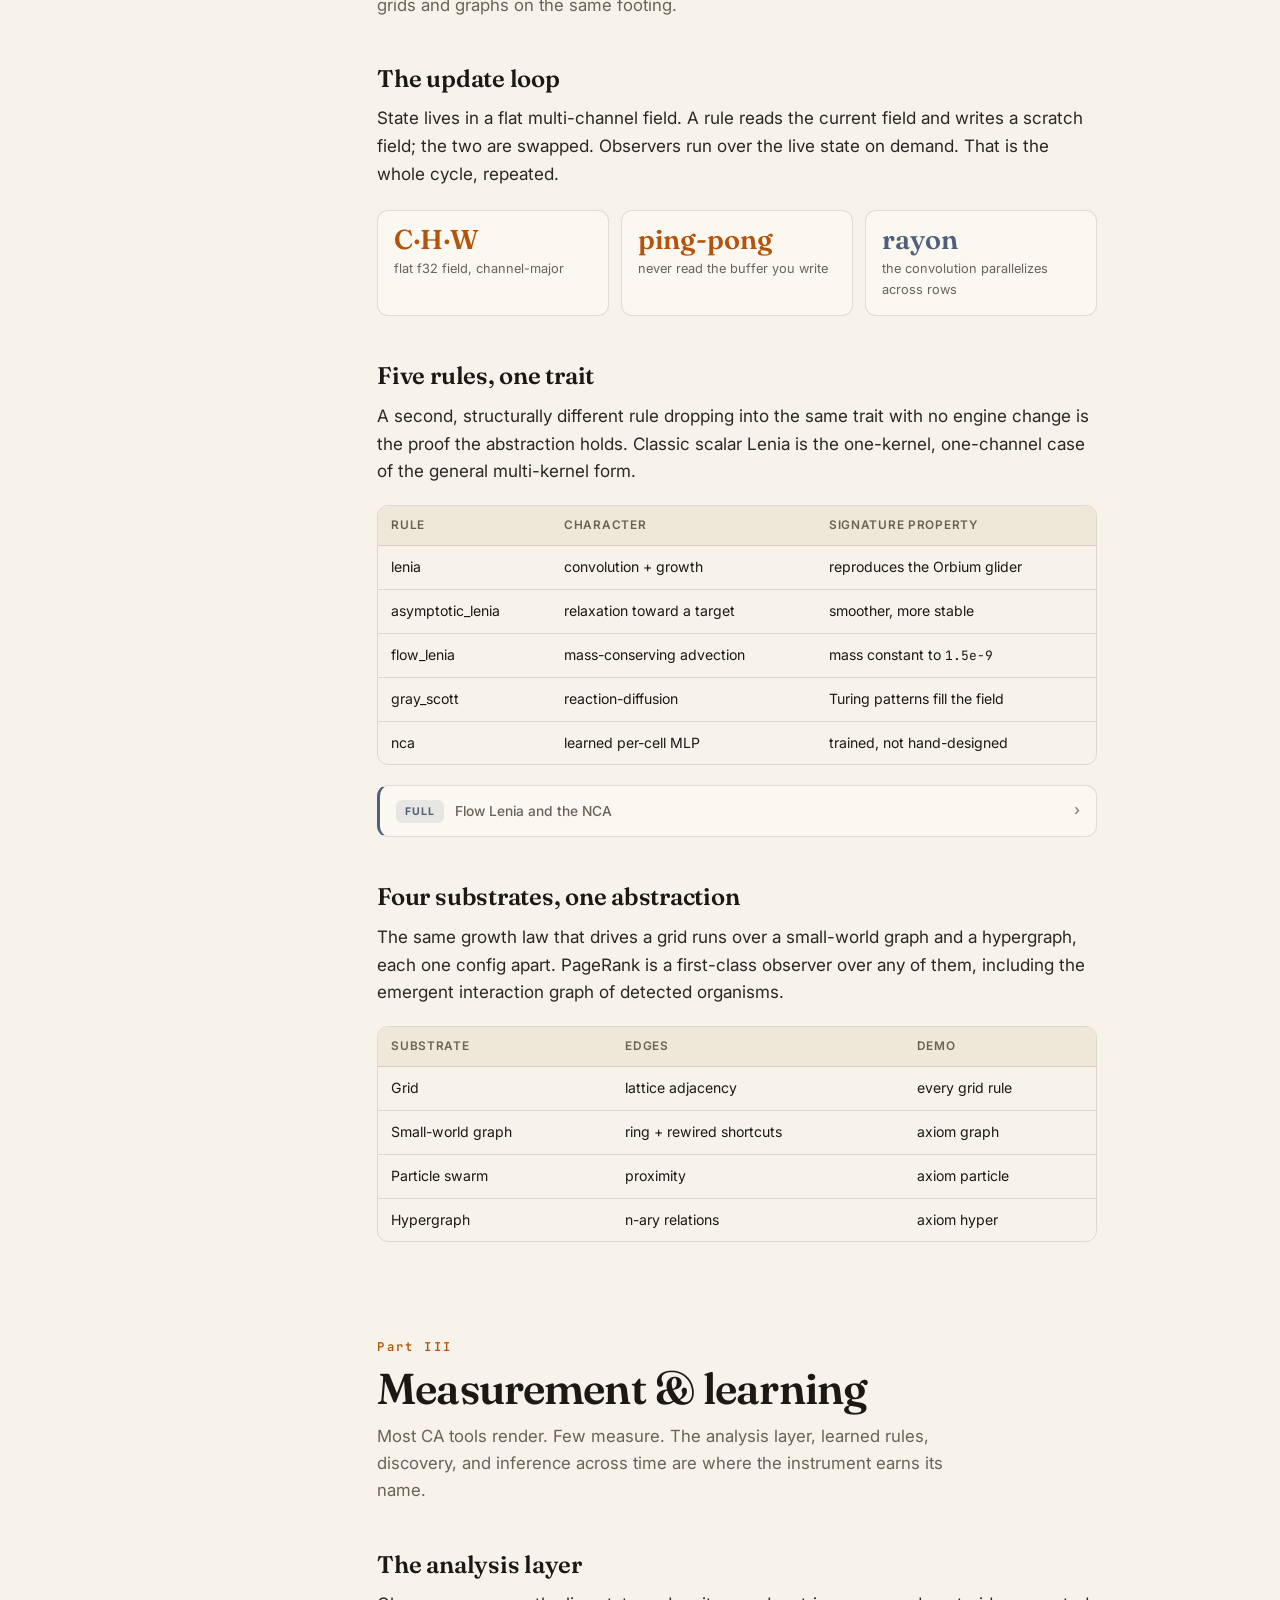
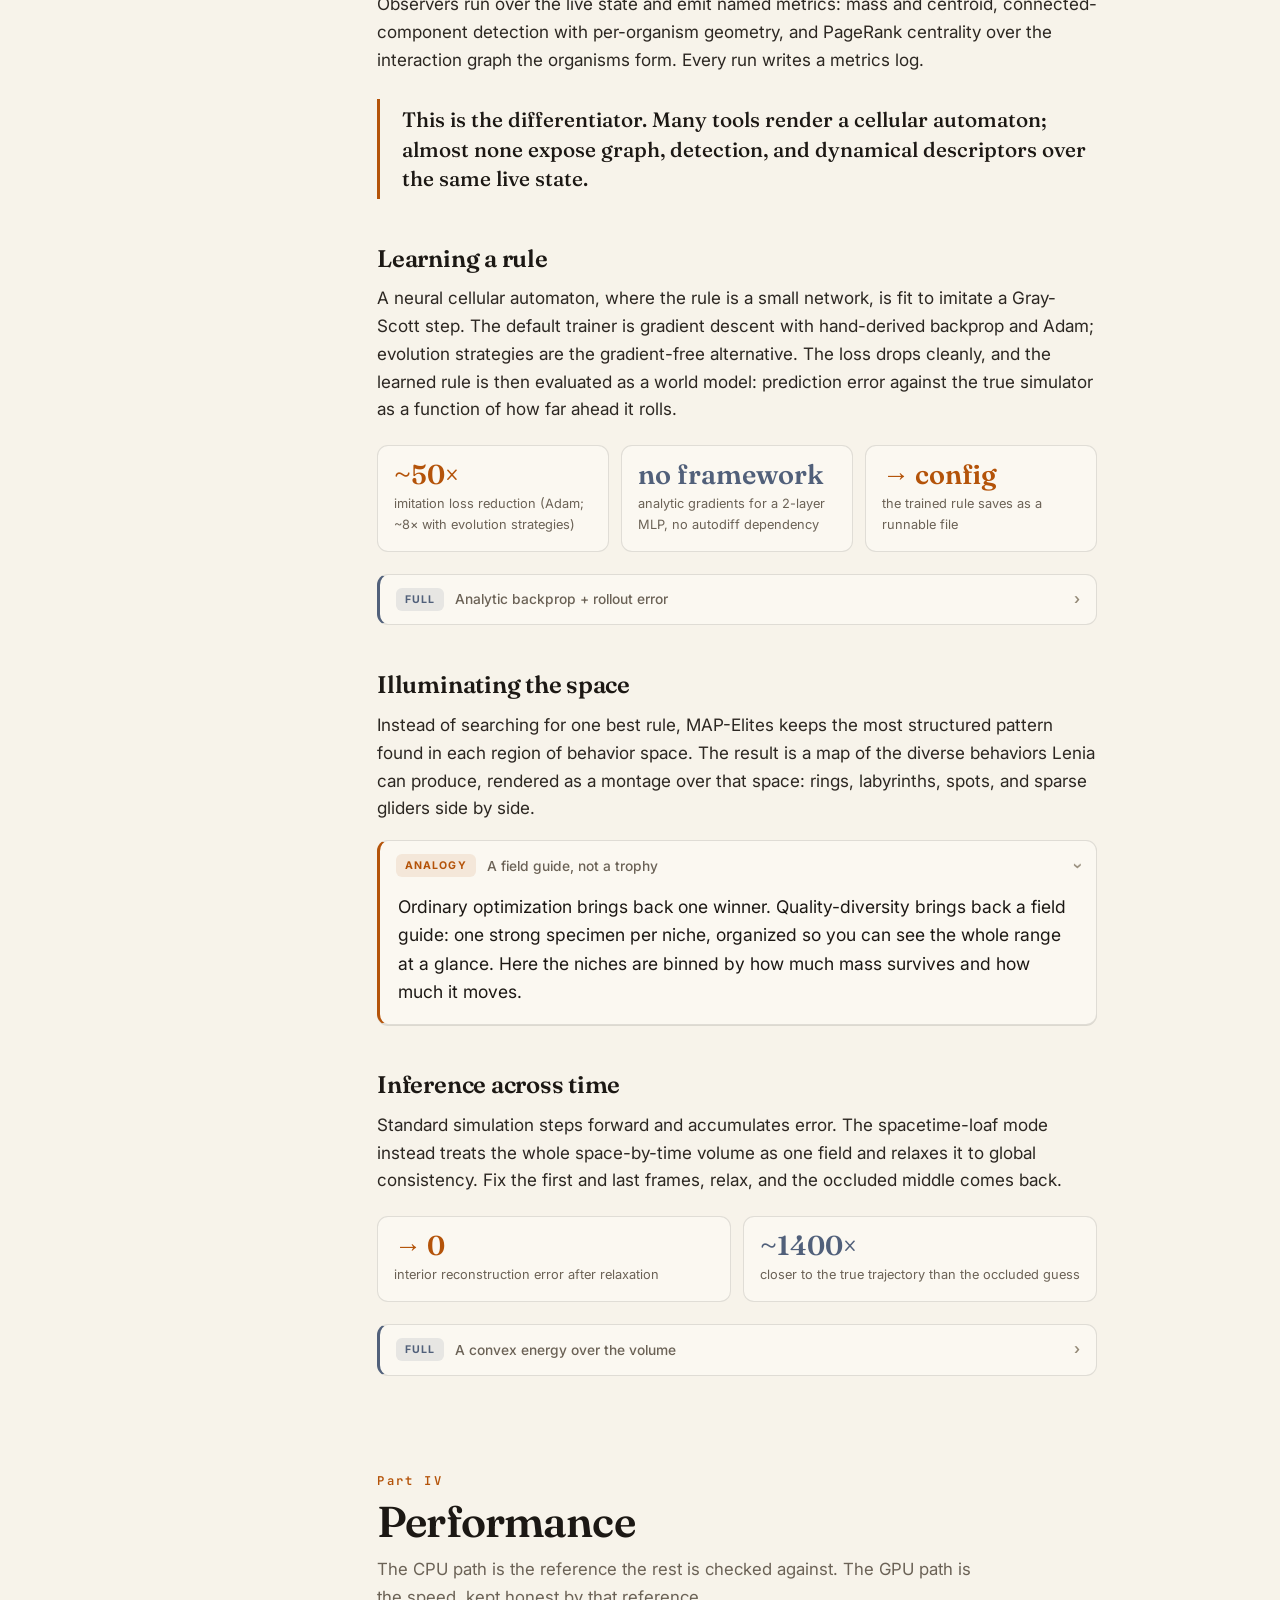
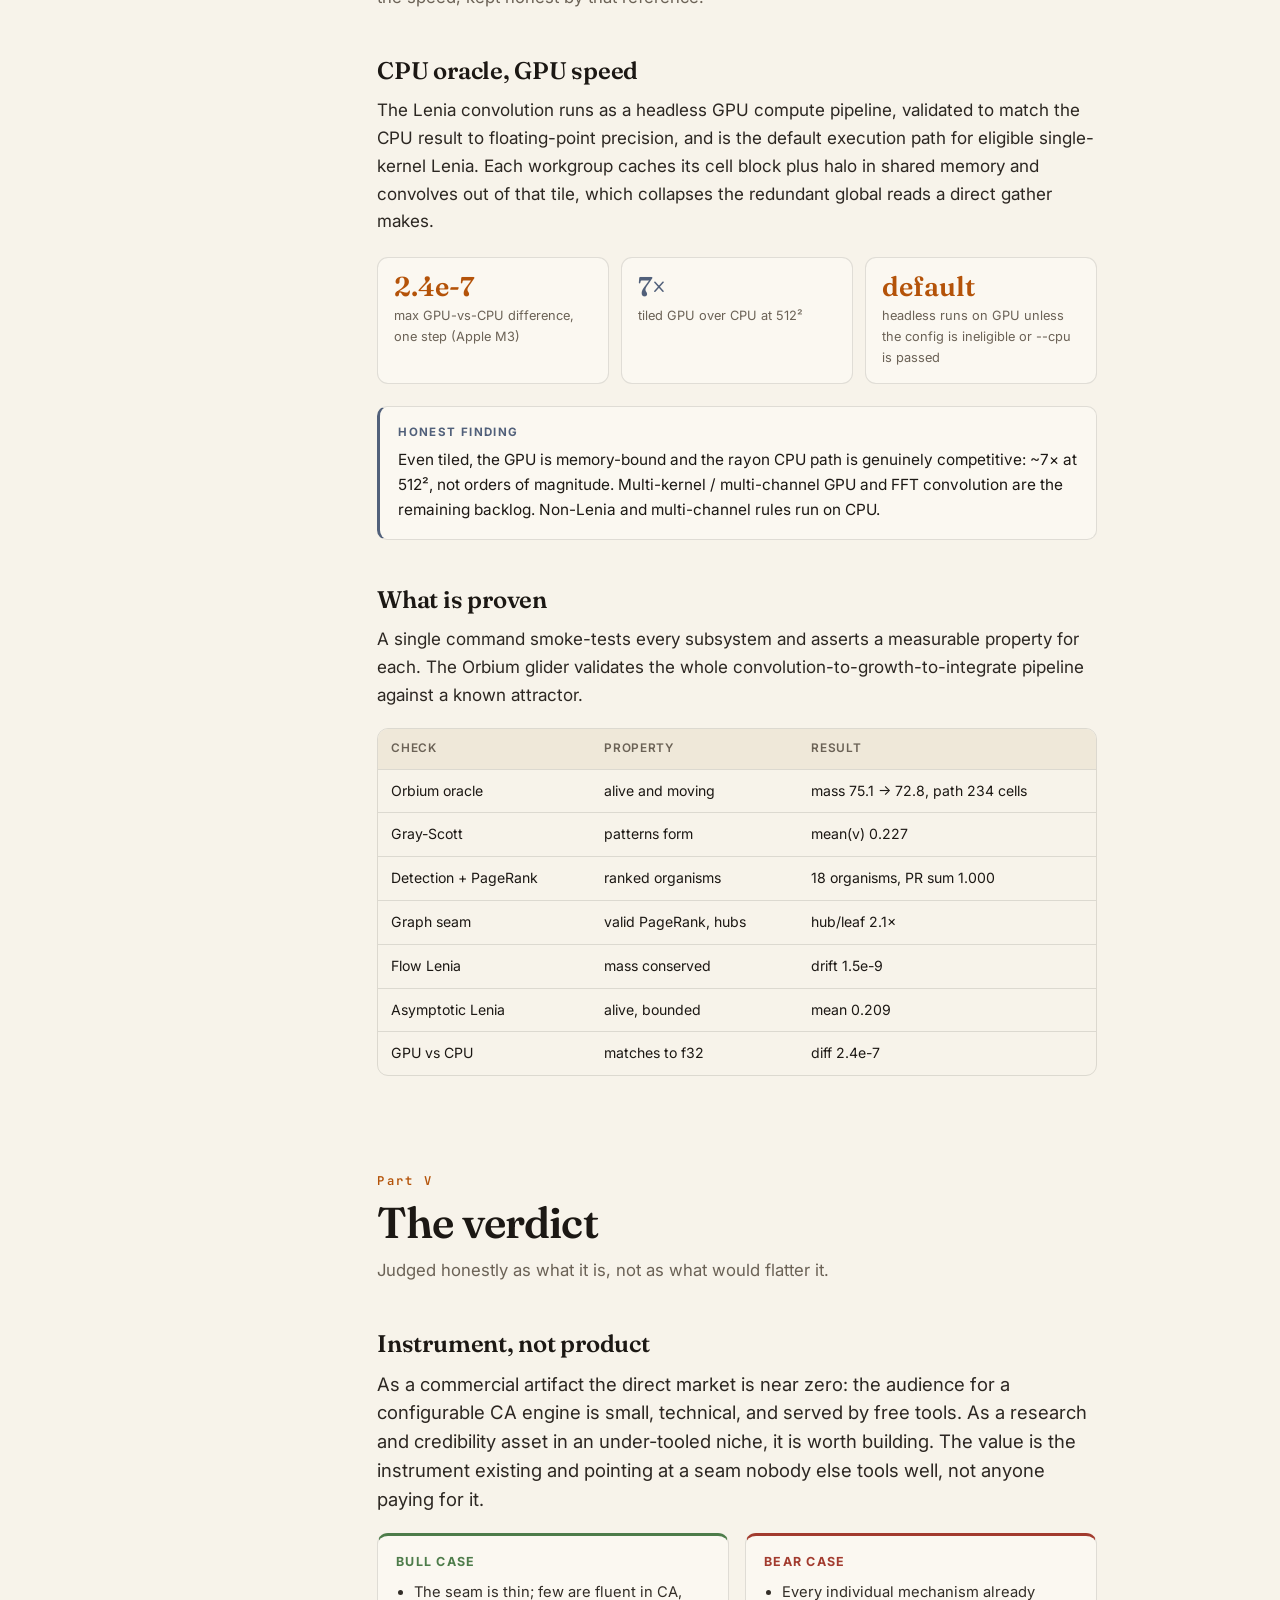
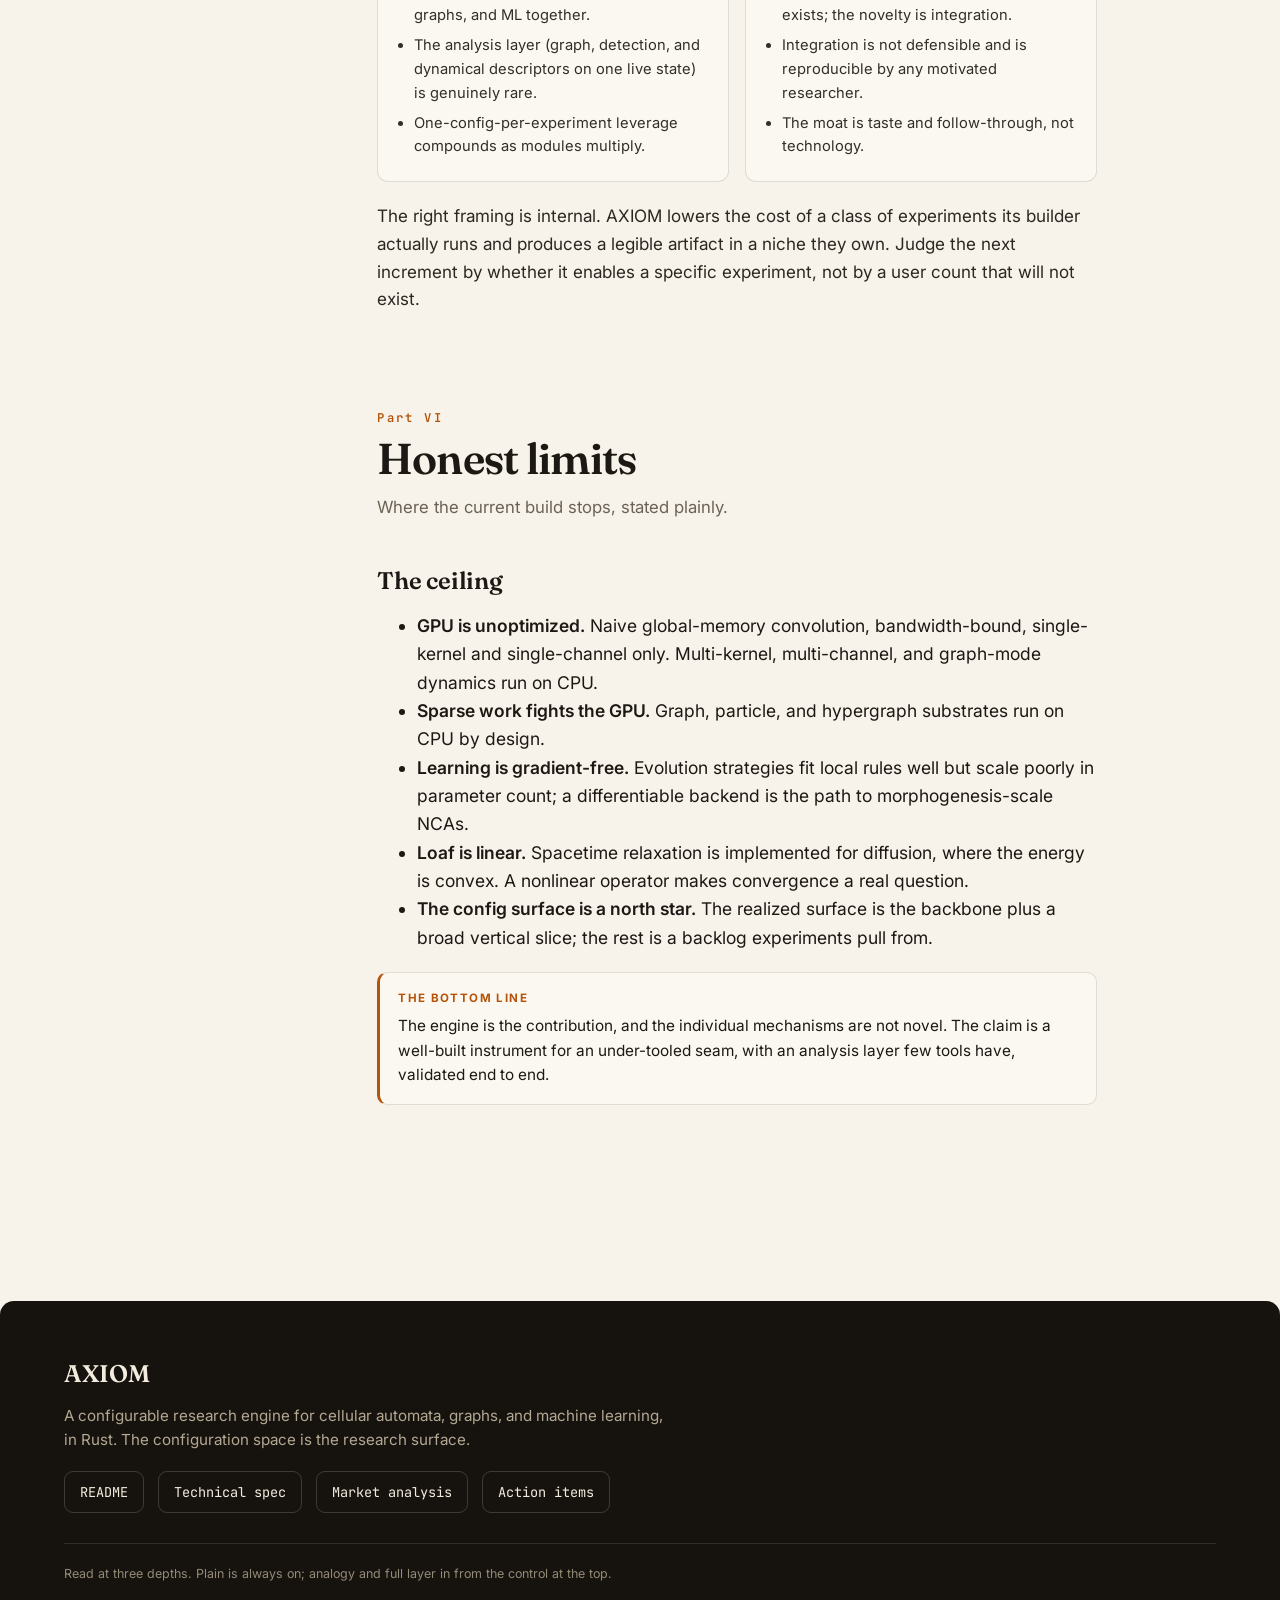
==== commit 2a20e4c8: "docs: reconcile README/spec/masterdoc/action-items to current engine Co-Authored-By: Claude Opus 4.8" ====
--- a/MASTERDOC.html
+++ b/MASTERDOC.html
@@ -394,15 +394,15 @@
 
   <section class="block" id="learning">
     <h3>Learning a rule</h3>
-    <p class="plain">A neural cellular automaton, where the rule is a small network, is fit to imitate a Gray-Scott step using gradient-free evolution strategies. The loss drops cleanly over generations, and the learned rule is then evaluated as a world model: prediction error against the true simulator as a function of how far ahead it rolls.</p>
+    <p class="plain">A neural cellular automaton, where the rule is a small network, is fit to imitate a Gray-Scott step. The default trainer is gradient descent with hand-derived backprop and Adam; evolution strategies are the gradient-free alternative. The loss drops cleanly, and the learned rule is then evaluated as a world model: prediction error against the true simulator as a function of how far ahead it rolls.</p>
     <div class="statgrid">
-      <div class="s"><div class="n">7.7×</div><div class="t">imitation loss reduction over 80 generations</div></div>
-      <div class="s"><div class="n cold">no autodiff</div><div class="t">evolution strategies need only forward passes</div></div>
+      <div class="s"><div class="n">~50×</div><div class="t">imitation loss reduction (Adam; ~8× with evolution strategies)</div></div>
+      <div class="s"><div class="n cold">no framework</div><div class="t">analytic gradients for a 2-layer MLP, no autodiff dependency</div></div>
       <div class="s"><div class="n">→ config</div><div class="t">the trained rule saves as a runnable file</div></div>
     </div>
-    <details class="layer technical"><summary><span class="badge">Full</span><span class="stitle">Antithetic ES + rollout error</span><span class="chev">›</span></summary>
-      <div class="body">
-        <p>Antithetic finite-difference ES minimizes one-step MSE against the target rule over a batch of on-distribution states. Because it needs only forward passes, there is no autodiff backend. <code>rollout_error</code> then rolls the learned rule and the true rule from the same seed and reports per-step MSE, which grows with horizon in the way a forward world model does.</p>
+    <details class="layer technical"><summary><span class="badge">Full</span><span class="stitle">Analytic backprop + rollout error</span><span class="chev">›</span></summary>
+      <div class="body">
+        <p>The gradient of the one-step MSE is derived by hand through the residual update, the second linear layer, the relu, and the first layer, accumulated over cells and optimized with Adam. No autodiff backend is needed for a 2-layer MLP. Evolution strategies (antithetic finite difference) remain available. <code>rollout_error</code> then rolls the learned rule and the true rule from the same seed and reports per-step MSE, which grows with horizon in the way a forward world model does.</p>
       </div>
     </details>
   </section>
@@ -426,7 +426,7 @@
     </div>
     <details class="layer technical"><summary><span class="badge">Full</span><span class="stitle">A convex energy over the volume</span><span class="chev">›</span></summary>
       <div class="body">
-        <p>The mode minimizes <code>E = Σ ‖V[t+1] − F(V[t])‖²</code> over the volume with the endpoints fixed, where <code>F</code> is one diffusion step. For a linear <code>F</code> the energy is convex, so gradient descent recovers the true interior. Information flows backward and sideways in time, so there is no rollout-error accumulation. A nonlinear operator makes this non-convex, and convergence stops being free.</p>
+        <p>The mode minimizes <code>E = Σ ‖V[t+1] − F(V[t])‖²</code> over the volume with the endpoints fixed, where <code>F</code> is one reaction-diffusion step. For a linear <code>F</code> the energy is convex, so gradient descent recovers the true interior exactly. Information flows backward and sideways in time, so there is no rollout-error accumulation. A nonlinear Fisher-KPP <code>F</code> is also supported, using the analytic vector-Jacobian product; the energy is then non-convex, relaxation still descends and recovers most of the interior, but convergence is not guaranteed.</p>
       </div>
     </details>
   </section>
@@ -440,13 +440,13 @@
 
   <section class="block" id="gpu">
     <h3>CPU oracle, GPU speed</h3>
-    <p class="plain">The Lenia convolution runs as a headless GPU compute pipeline with one thread per cell and ping-pong buffers, validated to match the CPU result to floating-point precision. The speedup is real but modest, because the naive convolution is memory-bound and the CPU path is already parallel.</p>
+    <p class="plain">The Lenia convolution runs as a headless GPU compute pipeline, validated to match the CPU result to floating-point precision, and is the default execution path for eligible single-kernel Lenia. Each workgroup caches its cell block plus halo in shared memory and convolves out of that tile, which collapses the redundant global reads a direct gather makes.</p>
     <div class="statgrid">
       <div class="s"><div class="n">2.4e-7</div><div class="t">max GPU-vs-CPU difference, one step (Apple M3)</div></div>
-      <div class="s"><div class="n cold">3.6×</div><div class="t">GPU over CPU at 512²</div></div>
-      <div class="s"><div class="n">headless</div><div class="t">no window or surface; runs in CI</div></div>
-    </div>
-    <div class="callout cold"><div class="h">Honest finding</div><p>A naive global-memory GPU convolution only modestly beats an already-parallel CPU. Shared-memory tiling or FFT convolution is the unrealized speed, and it is the first item on the backlog.</p></div>
+      <div class="s"><div class="n cold">7×</div><div class="t">tiled GPU over CPU at 512²</div></div>
+      <div class="s"><div class="n">default</div><div class="t">headless runs on GPU unless the config is ineligible or --cpu is passed</div></div>
+    </div>
+    <div class="callout cold"><div class="h">Honest finding</div><p>Even tiled, the GPU is memory-bound and the rayon CPU path is genuinely competitive: ~7× at 512², not orders of magnitude. Multi-kernel / multi-channel GPU and FFT convolution are the remaining backlog. Non-Lenia and multi-channel rules run on CPU.</p></div>
   </section>
 
   <section class="block" id="validation">
